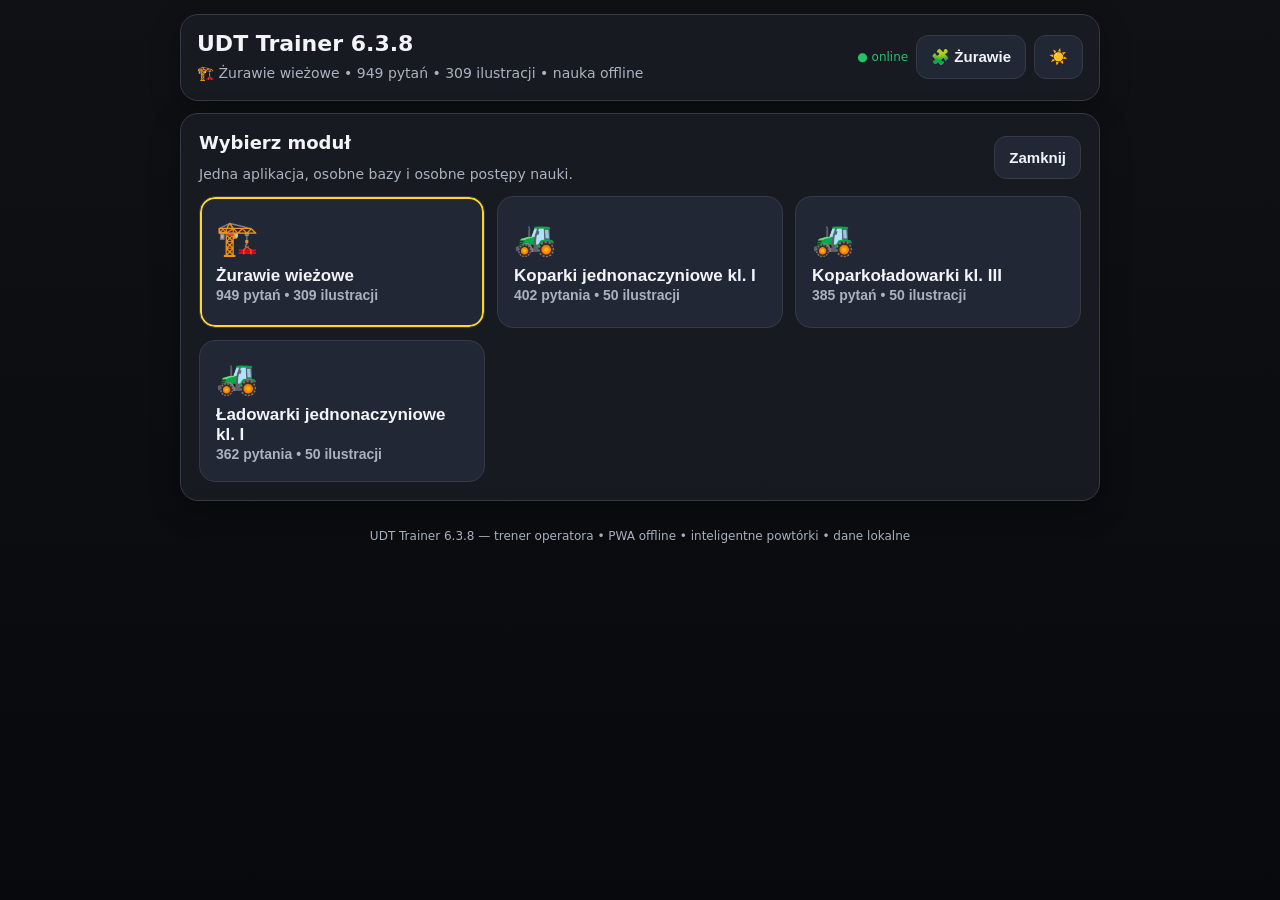
==== index.html @ c1d2fa17 "Add files via upload" ====
<!doctype html>
<html lang="pl">
<head>
<meta charset="utf-8">
<meta name="viewport" content="width=device-width,initial-scale=1,viewport-fit=cover">
<meta name="theme-color" content="#0f1115">
<meta name="description" content="Trener egzaminacyjny operatora — żurawie, koparki, koparkoładowarki i ładowarki">
<link rel="manifest" href="manifest.webmanifest">
<link rel="apple-touch-icon" href="icon-192.png">
<title>UDT Trainer 6.3.8 — trener operatora</title>
<link rel="stylesheet" href="style.css?v=6.3.8-direct-tech-plan-fix">
</head>
<body>
<div class="app">
<div class="card toolbar"><div><h1 id="appTitle">UDT Trainer 6.3.8</h1><div id="appSubtitle" class="small"></div></div><div class="top-actions"><button class="secondary" onclick="showMachinePicker()" title="Zmień moduł">🧩 <span class="module-label" id="moduleButtonLabel">Moduły</span></button><button id="themeBtn" class="secondary iconbtn" onclick="toggleTheme()" title="Zmień motyw">☀️</button></div></div>
<div id="runtimeError" class="error-banner" role="alert"></div>
<div id="machinePicker" class="card machine-picker hidden">
  <div class="toolbar"><div><h2>Wybierz moduł</h2><div class="small">Jedna aplikacja, osobne bazy i osobne postępy nauki.</div></div><button class="secondary" onclick="hideMachinePicker()">Zamknij</button></div>
  <div class="machine-grid">
    <button id="machineCranes" class="machine-card" onclick="selectMachine('cranes')"><span class="machine-emoji">🏗️</span><b>Żurawie wieżowe</b><span class="small">949 pytań • 309 ilustracji</span><span id="badgeCranes" class="module-complete hidden">🏆 UKOŃCZONE</span></button>
    <button id="machineExcavators" class="machine-card" onclick="selectMachine('excavators')"><span class="machine-emoji">🚜</span><b>Koparki jednonaczyniowe kl. I</b><span class="small">402 pytania • 50 ilustracji</span><span id="badgeExcavators" class="module-complete hidden">🏆 UKOŃCZONE</span></button>
    <button id="machineBackhoes" class="machine-card" onclick="selectMachine('backhoes')"><span class="machine-emoji">🚜</span><b>Koparkoładowarki kl. III</b><span class="small">385 pytań • 50 ilustracji</span><span id="badgeBackhoes" class="module-complete hidden">🏆 UKOŃCZONE</span></button>
    <button id="machineLoaders" class="machine-card" onclick="selectMachine('loaders')"><span class="machine-emoji">🚜</span><b>Ładowarki jednonaczyniowe kl. I</b><span class="small">362 pytania • 50 ilustracji</span><span id="badgeLoaders" class="module-complete hidden">🏆 UKOŃCZONE</span></button>
  </div>
</div>
<div id="setup" class="card hidden">
<h2>Nowa sesja</h2>
<div class="grid">
<div class="field"><label>Tryb</label><select id="mode"><option value="learn">Nauka — informacja od razu</option><option value="exam">Egzamin — wynik na końcu</option></select></div>
<div class="field"><label>Pula pytań</label><select id="source"><option value="all">Wszystkie</option><option value="images">Tylko z obrazkami</option><option value="noimages">Bez obrazków</option><option value="wrong">Błędne wcześniej</option><option value="smart">🧠 Inteligentne powtórki</option><option value="weaknesses">🎯 Moje słabości</option><option value="hard">Najtrudniejsze</option><option value="unseen">Jeszcze nieprzerobione</option><option value="favorites">Ulubione</option><option value="range">Zakres numerów</option></select></div>
<div class="field"><label>Liczba pytań</label><input id="count" type="number" min="1" max="949" value="20"></div>
<div class="field rangeField hidden"><label>Od numeru</label><input id="rangeFrom" type="number" min="1" max="949" value="1"></div>
<div class="field rangeField hidden"><label>Do numeru</label><input id="rangeTo" type="number" min="1" max="949" value="949"></div>
</div>
<div class="row" style="margin-top:12px"><button onclick="startNew()">Rozpocznij</button><button id="resumeBtn" class="secondary hidden" onclick="resumeSession()">Wznów przerwany test</button></div>
<p id="poolInfo" class="small"></p><p id="setupError" class="small" style="color:var(--bad)"></p>
</div>
<div id="dashboard" class="command-center">
  <section id="homeReadiness" class="home-readiness card" onclick="showUnifiedMentor()" role="button" tabindex="0">
    <div><span class="home-kicker">🎯 GOTOWOŚĆ DO EGZAMINU</span><b id="homeReadyValue">0%</b><p id="homeReadyText">Zbieram dane z całej aplikacji…</p></div>
    <div id="homeReadyRing" class="readiness-ring" style="--p:0">0%</div>
  </section>
  <button id="homeContinueBtn" class="home-continue" onclick="mentorContinueLearning()">▶ Rozpocznij plan dnia</button>
  <section class="home-grid">
    <div class="card home-plan-card">
      <div class="home-section-head"><div><span>📅</span><div><b>Plan dnia</b><small id="homePlanLabel">0/4 ukończone</small></div></div><button class="secondary mini-btn" onclick="showUnifiedMentor()">Szczegóły</button></div>
      <div class="progress home-plan-progress"><div id="homePlanBar" class="bar"></div></div>
      <div id="homePlanList" class="home-plan-list"></div>
    </div>
    <div class="card home-mini-card"><span>🔥 Seria nauki</span><b id="homeStreak">0 dni</b><small id="homeBestStreak">Rekord: 0 dni</small></div>
    <div class="card home-mini-card"><span>📈 Ostatni postęp</span><b id="homeProgressDelta">—</b><small id="homeProgressText">Pierwszy pomiar gotowości</small></div>
    <div class="card home-mini-card"><span>🏆 Ostatnie osiągnięcie</span><b id="homeAchievement">Jeszcze czeka</b><small id="homeAchievementText">Pierwsze odblokujesz już po jednej odpowiedzi.</small></div>
    <div class="card home-mentor-message"><span>🧠 Mentor</span><b id="homeMentorTitle">Zacznij od pierwszej sesji</b><p id="homeMentorText">Po kilku odpowiedziach wskażę Ci najsłabszy dział i ułożę trening.</p></div>
  </section>
  <details class="card home-more">
    <summary>Więcej opcji</summary>
    <div class="row dashboard-actions">
      <button onclick="showSessionSetup()">📝 Nowa sesja ABC</button>
      <button id="weaknessBtn" class="weakness-primary" onclick="startWeaknessTraining()">🎯 Moje słabości</button>
      <button class="academy-primary" onclick="showAcademy()">🎓 Akademia Operatora</button>
      <button class="oral-primary" onclick="showOralSetup()">🎙️ Egzamin ustny</button>
      <button onclick="startExamSimulator()">🎯 Symulator egzaminu</button>
      <button class="secondary" onclick="startDailyChallenge()">⚡ Wyzwanie dnia</button>
      <button class="secondary" onclick="showStats()">📊 Statystyki</button>
      <button class="secondary" onclick="showQuestionBrowser()">🔎 Baza pytań</button>
      <button class="secondary" onclick="showAchievements()">🏆 Osiągnięcia</button>
      <button class="secondary" onclick="showDiagnostics()">🛠 Diagnostyka</button>
      <button class="secondary" onclick="exportData()">Eksport</button>
      <button class="secondary" onclick="document.getElementById('importFile').click()">Import</button>
      <input id="importFile" class="hidden" type="file" accept="application/json" onchange="importData(event)">
    </div>
  </details>
</div>
<div id="quiz" class="hidden"><div class="card"><div class="row"><div class="stat"><span class="small">Pytanie</span><b id="pos">1/20</b></div><div class="stat"><span class="small">Poprawne</span><b id="ok">0</b></div><div class="stat"><span class="small">Skuteczność</span><b id="pct">0%</b></div><div id="timerStat" class="stat hidden"><span class="small">⏱️ Czas</span><b id="examTimer">30:00</b></div></div><br><div class="progress"><div id="bar" class="bar"></div></div><div id="examStatus" class="exam-status exam-only"><span>Odpowiedziane: <b id="examAnswered">0</b>/30</span><span>Pominięte: <b id="examUnanswered">30</b></span><span>Oznaczone: <b id="examFlagged">0</b></span></div><div id="examNavigator" class="exam-nav exam-only"></div><div class="exam-tools exam-only"><button class="secondary" onclick="examPrev()">← Poprzednie</button><button id="flagBtn" class="secondary" onclick="toggleExamFlag()">🚩 Oznacz</button><button class="secondary" onclick="examNext()">Następne →</button></div></div><div class="card"><div class="toolbar"><span id="qid" class="pill"></span><button id="favBtn" class="secondary iconbtn study-only" onclick="toggleFavorite()" title="Ulubione">☆</button></div><div id="q" class="question"></div><div id="imageBox"></div><div id="answers" class="answers"></div><div id="feedback" class="feedback"></div><div class="note-box study-only"><div class="toolbar"><b>📝 Twoja notatka</b><button class="secondary" onclick="saveCurrentNote()">Zapisz</button></div><textarea id="noteText" placeholder="Własne skojarzenie, wyjaśnienie instruktora, pułapka w pytaniu..."></textarea></div><br><div class="row"><button id="next" onclick="nextQuestion()" class="hidden">Następne</button><button onclick="finish(false)" class="secondary">Zakończ</button></div></div></div>


<div id="academy" class="card hidden academy-shell">
  <div class="toolbar"><div><h1>Akademia Operatora</h1><div class="small">Obsługa, technologia, gry, mentor i egzamin 1:1.</div></div><button class="secondary" onclick="closeAcademy()">Zamknij</button></div>
  <div id="academyBody"></div>
</div>
<div id="oralTrainer" class="card hidden oral-trainer">
  <div class="toolbar"><div><h1 id="oralTitle">Egzamin obsługowy</h1><div id="oralStats" class="small"></div></div><button class="secondary" onclick="cancelOral()">Zamknij</button></div>
  <div id="oralSetup">
    <div class="oral-intro"><b>Jak ćwiczyć?</b><span>Przeczytaj polecenie, odpowiedz na głos według schematu: warunki → wskazanie → kontrola → reakcja → instrukcja. Dopiero potem odsłoń wzorzec.</span></div>
    <div class="grid">
      <div class="field"><label>Pula poleceń</label><select id="oralSource"><option value="all">Wszystkie polecenia</option><option value="due">Do powtórki SRS</option><option value="weak">Słabe odpowiedzi</option><option value="repeat">🔴 Tylko do powtórki</option><option value="unseen">Jeszcze nieprzerobione</option></select></div>
      <div class="field"><label>Liczba poleceń</label><input id="oralCount" type="number" min="1" max="30" value="10"></div>
      <div class="field"><label>Kolejność</label><select id="oralOrder"><option value="sequential">Po kolei</option><option value="random">🎲 Losowo</option></select></div>
      <div class="field"><label>Minutnik odpowiedzi</label><select id="oralTimerSetting"><option value="0">Bez limitu</option><option value="60">60 sekund</option><option value="90" selected>90 sekund</option><option value="120">120 sekund</option></select></div>
      <div class="field"><label>Tryb odpowiedzi</label><select id="oralMode"><option value="coach">Trener AI — analiza jednej odpowiedzi</option><option value="simulation">🎭 Egzaminator — 2–3 pytania uzupełniające</option></select></div>
    </div>
    <div class="row" style="margin-top:12px"><button onclick="startOralTraining()">Rozpocznij trening ustny</button><button class="secondary" onclick="showOralStatistics()">📊 Statystyki ustne</button></div><p id="oralError" class="small" style="color:var(--bad)"></p>
    <div id="oralStatistics" class="oral-statistics hidden"></div>
  </div>
  <div id="oralSession" class="hidden">
    <div id="oralCore">
    <div class="oral-session-head"><div class="row"><span id="oralPos" class="pill">Zadanie 1/10</span><span id="oralTaskStatus" class="oral-status-badge">Jeszcze ćwiczę</span></div><div class="oral-timer-box"><span id="oralTimer">01:30</span><button id="oralTimerBtn" class="secondary" onclick="toggleOralTimer()">▶ Start</button></div></div>
    <div class="progress"><div id="oralProgress" class="bar"></div></div>
    <div class="oral-command"><span>POLECENIE EGZAMINATORA</span><h2 id="oralCardTitle"></h2><p id="oralPrompt"></p><div class="row"><button class="secondary oral-speak" onclick="speakCurrentOralPrompt()">🔊 Odczytaj polecenie</button><button class="secondary" onclick="randomOralTask()">🎲 Losuj inne</button></div></div>
    <div class="oral-status-actions"><span>Oznacz zadanie:</span><button onclick="setOralMastery('known')">🟢 Umiem</button><button class="secondary" onclick="setOralMastery('practice')">🟡 Jeszcze ćwiczę</button><button class="danger" onclick="setOralMastery('repeat')">🔴 Do powtórki</button></div>
    <div class="oral-voice-panel">
      <div class="toolbar"><div><b>🎤 Twoja odpowiedź</b><div id="oralSpeechSupport" class="small"></div></div><button id="oralRecordBtn" onclick="toggleOralRecording()">🎤 Nagraj odpowiedź</button></div>
      <div id="oralVoiceStatus" class="oral-voice-status">Gotowy. Odpowiedz własnymi słowami.</div>
      <audio id="oralPlayback" class="hidden" controls></audio>
      <textarea id="oralTranscript" class="oral-transcript" placeholder="Transkrypcja pojawi się tutaj. Możesz ją też wpisać lub poprawić ręcznie."></textarea>
      <div class="row"><button onclick="analyzeCurrentOral()">🤖 Przeanalizuj odpowiedź</button><button class="secondary" onclick="clearOralVoice()">Wyczyść</button><button id="oralRevealBtn" class="secondary" onclick="revealOralAnswer()">Pokaż wzorzec</button></div>
      <div id="oralFollowup" class="oral-followup hidden"><span id="oralFollowupLabel">PYTANIE UZUPEŁNIAJĄCE EGZAMINATORA</span><p id="oralFollowupQuestion"></p><div class="row"><button class="secondary" onclick="speakOralText(document.getElementById('oralFollowupQuestion').textContent)">🔊 Odczytaj pytanie</button><button onclick="startFollowupRecording()">🎤 Odpowiedz na dopytanie</button></div></div>
      <div id="oralAnalysis" class="oral-analysis hidden"><div class="oral-score"><b id="oralAiScore">0%</b><span id="oralAiVerdict"></span></div><div class="oral-analysis-grid"><div><b>✅ Wykryte elementy</b><ul id="oralCoveredList"></ul></div><div><b>📋 Brakujące elementy</b><ul id="oralMissingList"></ul></div></div><div class="oral-ai-grade">Sugerowana ocena SRS: <b id="oralAutoGrade"></b><button onclick="acceptAiGrade()">Zapisz ocenę i przejdź dalej</button></div></div>
    </div>
    <div id="oralAnswer" class="hidden">
      <div class="oral-answer-block"><b>Kolejność wykonania</b><ol id="oralSteps"></ol></div>
      <div class="oral-answer-block model"><b>Gotowa odpowiedź ustna</b><p id="oralModelAnswer"></p></div>
      <div class="oral-answer-block trap"><b>⚠️ Pułapka</b><p id="oralTrap"></p></div>
    </div>
    <div id="oralRatings" class="oral-ratings hidden"><span>Jak poszła odpowiedź?</span><div class="oral-rating-grid"><button class="oral-r0" onclick="rateOral(0)">Nie umiałem<small>powtórz teraz</small></button><button class="oral-r1" onclick="rateOral(1)">Z pomocą<small>powtórz teraz</small></button><button class="oral-r2" onclick="rateOral(2)">Prawie dobrze<small>SRS: dalej</small></button><button class="oral-r3" onclick="rateOral(3)">Płynnie<small>SRS: dłużej</small></button></div></div>
    </div>
    <div id="oralFinish" class="oral-finish hidden"><div class="oral-finish-icon">🎙️</div><h2>Sesja zakończona</h2><p id="oralFinishText"></p><div class="row"><button onclick="showOralSetup()">Następna sesja</button><button class="secondary" onclick="backToMenu()">Wróć do menu</button></div></div>
  </div>
</div>
<div id="result" class="card hidden"><h1>Wynik</h1><p id="resultText" class="question"></p><div id="resultMeta" class="small"></div><div class="row" style="margin-top:12px"><button id="retryWrongBtn" class="hidden" onclick="retryWrong()">Powtórz błędne</button><button onclick="backToMenu()" class="secondary">Menu</button></div><div id="reviewBox" style="margin-top:14px"></div></div>
<div id="stats" class="card hidden"><div class="toolbar"><h1>Statystyki</h1><button class="secondary" onclick="hideStats()">Zamknij</button></div><div id="statsBody"></div><div class="row" style="margin-top:12px"><button class="danger" onclick="resetProgress()">Wyzeruj wszystkie postępy</button></div></div>
<div id="browser" class="card hidden"><div class="toolbar"><h1>Baza 949 pytań</h1><button class="secondary" onclick="backToMenu()">Zamknij</button></div><div class="grid"><div class="field"><label>Szukaj po numerze lub treści</label><input id="questionSearch" placeholder="np. 415 albo ogranicznik" oninput="renderQuestionBrowser()"></div><div class="field"><label>Status</label><select id="questionStatus" onchange="renderQuestionBrowser()"><option value="all">Wszystkie</option><option value="unseen">Nieprzerobione</option><option value="mastered">Opanowane</option><option value="hard">Trudne</option><option value="notes">Z notatkami</option><option value="favorites">Ulubione</option></select></div></div><p class="small">🟢 opanowane • 🟡 w trakcie • 🔴 trudne • szary — nieprzerobione</p><div id="questionList" class="q-list"></div></div>
<div id="questionDetail" class="card hidden"></div>
<div id="diagnostics" class="card hidden"><div class="toolbar"><div><h1>Diagnostyka</h1><div class="small">Automatyczny test najważniejszych elementów aplikacji.</div></div><button class="secondary" onclick="backToMenu()">Zamknij</button></div><div class="version-pill">Wersja 6.3.0 Smart Explanations</div><div id="diagnosticsBody" class="diag-list"></div><div class="row diag-actions"><button onclick="runDiagnostics()">Uruchom test ponownie</button><button class="secondary" onclick="copyDiagnostics()">Kopiuj wynik</button></div></div>
<div id="achievements" class="card hidden"><div class="toolbar"><h1>Osiągnięcia</h1><button class="secondary" onclick="backToMenu()">Zamknij</button></div><div id="achievementSummary" class="small" style="margin-bottom:12px"></div><div id="badgeGrid" class="badge-grid"></div></div>
<div class="footer">UDT Trainer 6.3.8 — Centrum dowodzenia offline.</div>
</div>
<div id="imageModal" class="modal hidden" onclick="closeImage()"><button class="secondary" onclick="closeImage()">✕</button><img id="modalImg" alt="Powiększony rysunek"></div>
<script defer src="crane_questions_1.js"></script>
<script defer src="crane_questions_2.js"></script>
<script defer src="crane_questions_3.js"></script>
<script defer src="crane_questions_4.js"></script>
<script defer src="excavator_questions_1.js"></script>
<script defer src="backhoe_questions_1.js"></script>
<script defer src="loader_questions_1.js"></script>
<script defer src="questions_init.js?v=6.3.8-direct-tech-plan-fix"></script>
<script defer src="oral_tasks.js?v=6.3.8-direct-tech-plan-fix"></script>
<script defer src="technology_tasks.js?v=6.3.8-direct-tech-plan-fix"></script>
<script defer src="app.js?v=6.3.8-direct-tech-plan-fix"></script>
<script defer src="oral_trainer.js?v=6.3.8-direct-tech-plan-fix"></script>
<script defer src="oral_ai.js?v=6.3.8-direct-tech-plan-fix"></script>
<script defer src="academy.js?v=6.3.8-direct-tech-plan-fix"></script>
<script defer src="enhancements.js?v=6.3.8-direct-tech-plan-fix"></script>
<script defer src="udt4.js?v=6.3.8-direct-tech-plan-fix"></script>
</html>
---- style.css ----
:root{--bg:#0f1115;--bg2:#08090c;--card:#181b22;--card2:#222735;--text:#f2f4f8;--muted:#aab2c0;--accent:#ffd725;--good:#24c26a;--bad:#ff4d4d;--line:#343a46;--shadow:rgba(0,0,0,.28)}
:root.light{--bg:#eef1f6;--bg2:#dfe4ec;--card:#fff;--card2:#f2f4f8;--text:#15171b;--muted:#596273;--line:#ccd3de;--shadow:rgba(25,35,50,.14)}
*{box-sizing:border-box}body{margin:0;font-family:system-ui,-apple-system,Segoe UI,Roboto,Arial,sans-serif;background:linear-gradient(180deg,var(--bg),var(--bg2));color:var(--text);min-height:100vh;padding:14px}.app{max-width:920px;margin:0 auto}.card{background:color-mix(in srgb,var(--card) 96%,transparent);border:1px solid var(--line);border-radius:18px;padding:16px;box-shadow:0 10px 30px var(--shadow);margin-bottom:12px}h1{font-size:22px;margin:0 0 8px}h2{font-size:18px;margin:0 0 12px}.small{color:var(--muted);font-size:14px;line-height:1.4}.row{display:flex;gap:8px;flex-wrap:wrap;align-items:center}.grid{display:grid;grid-template-columns:repeat(auto-fit,minmax(210px,1fr));gap:10px}.field{display:grid;gap:6px}.field label{font-size:13px;color:var(--muted);font-weight:700}button,select,input{border:0;border-radius:12px;padding:12px 14px;font-weight:700;font-size:15px}button{background:var(--accent);color:#111;cursor:pointer}button:hover{filter:brightness(1.04)}button:disabled{opacity:.5;cursor:not-allowed}button.secondary{background:var(--card2);color:var(--text);border:1px solid var(--line)}button.danger{background:rgba(255,77,77,.15);color:var(--text);border:1px solid var(--bad)}select,input{width:100%;background:var(--card2);color:var(--text);border:1px solid var(--line)}input[type=checkbox]{width:auto;accent-color:var(--accent)}.check{display:flex;align-items:center;gap:8px;background:var(--card2);border:1px solid var(--line);padding:11px 12px;border-radius:12px}.stat{background:var(--card2);border:1px solid var(--line);border-radius:14px;padding:10px 12px;flex:1;min-width:120px}.stat b{display:block;font-size:18px}.question{font-size:18px;line-height:1.4;font-weight:800;margin:4px 0 14px}.qimg{display:block;max-width:100%;max-height:460px;object-fit:contain;background:white;border-radius:12px;margin:12px auto;cursor:zoom-in}.answers{display:grid;gap:10px}.answer{width:100%;text-align:left;background:var(--card2);color:var(--text);border:1px solid var(--line);border-radius:14px;padding:13px;font-weight:700;line-height:1.35}.answer.good{background:rgba(36,194,106,.18);border-color:var(--good)}.answer.bad{background:rgba(255,77,77,.18);border-color:var(--bad)}.answer:disabled{opacity:1}.feedback{margin-top:12px;padding:12px;border-radius:14px;display:none;font-weight:800}.feedback.good{display:block;background:rgba(36,194,106,.14);border:1px solid var(--good)}.feedback.bad{display:block;background:rgba(255,77,77,.14);border:1px solid var(--bad)}.progress{height:10px;background:var(--bg2);border-radius:99px;overflow:hidden;border:1px solid var(--line)}.bar{height:100%;width:0;background:var(--accent);transition:.25s}.hidden{display:none!important}.pill{display:inline-flex;align-items:center;gap:6px;padding:7px 10px;border-radius:999px;background:var(--card2);border:1px solid var(--line);font-size:13px}.review{border-top:1px solid var(--line);padding:14px 0}.review:first-child{border-top:0}.review .goodText{color:var(--good)}.review .badText{color:var(--bad)}.toolbar{display:flex;justify-content:space-between;gap:10px;align-items:center;flex-wrap:wrap}.iconbtn{min-width:46px}.footer{color:var(--muted);font-size:12px;text-align:center;padding:16px 0}.modal{position:fixed;inset:0;background:rgba(0,0,0,.88);display:flex;align-items:center;justify-content:center;padding:20px;z-index:50}.modal img{max-width:100%;max-height:94vh;object-fit:contain;background:#fff;border-radius:12px}.modal button{position:fixed;right:18px;top:18px}.history-item{display:flex;justify-content:space-between;gap:10px;padding:9px 0;border-top:1px solid var(--line)}.history-item:first-child{border-top:0}
.mastery-wrap{margin-top:12px}.mastery-head{display:flex;justify-content:space-between;gap:10px;margin-bottom:7px;font-weight:800}.dashboard-actions{margin-top:12px}.recommend{margin-top:12px;padding:12px;border-radius:14px;background:linear-gradient(135deg,color-mix(in srgb,var(--accent) 13%,var(--card2)),var(--card2));border:1px solid color-mix(in srgb,var(--accent) 45%,var(--line))}.recommend b{display:block;margin-bottom:4px}.badge-grid{display:grid;grid-template-columns:repeat(auto-fit,minmax(190px,1fr));gap:9px}.badge{padding:12px;border:1px solid var(--line);border-radius:14px;background:var(--card2);opacity:.52}.badge.unlocked{opacity:1;border-color:color-mix(in srgb,var(--accent) 60%,var(--line));box-shadow:inset 0 0 0 1px color-mix(in srgb,var(--accent) 18%,transparent)}.badge .emoji{font-size:24px}.badge b{display:block;margin:4px 0}.q-list{display:grid;gap:8px;max-height:62vh;overflow:auto;padding-right:2px}.q-row{display:grid;grid-template-columns:auto 1fr auto;gap:10px;align-items:center;padding:11px;border:1px solid var(--line);border-radius:13px;background:var(--card2);cursor:pointer}.q-row:hover{filter:brightness(1.06)}.q-dot{width:12px;height:12px;border-radius:50%;background:var(--muted)}.q-dot.mastered{background:var(--good)}.q-dot.learning{background:var(--accent)}.q-dot.hard{background:var(--bad)}.q-preview{min-width:0}.q-preview b{display:block}.q-preview span{display:block;white-space:nowrap;overflow:hidden;text-overflow:ellipsis;color:var(--muted);font-size:13px}.note-box{margin-top:14px;padding-top:14px;border-top:1px solid var(--line)}textarea{width:100%;min-height:90px;resize:vertical;background:var(--card2);color:var(--text);border:1px solid var(--line);border-radius:12px;padding:12px;font:inherit}.tabs{display:flex;gap:8px;overflow:auto;padding-bottom:4px}.tabs button{white-space:nowrap}.xp-line{display:flex;justify-content:space-between;gap:10px;align-items:center}.mini-progress{height:7px;background:var(--bg2);border:1px solid var(--line);border-radius:99px;overflow:hidden;margin-top:6px}.mini-progress>div{height:100%;background:var(--accent)}.detail-answer{padding:9px 0;border-top:1px solid var(--line)}
@media(max-width:600px){body{padding:8px}.card{padding:13px;border-radius:15px}.question{font-size:17px}button,select,input{font-size:14px}.stat{min-width:95px}}

.error-banner{display:none;margin:10px 0;padding:12px 14px;border:1px solid var(--bad);border-radius:13px;background:color-mix(in srgb,var(--bad) 12%,var(--card));color:var(--text);white-space:pre-wrap;word-break:break-word}.error-banner.show{display:block}.diag-list{display:grid;gap:8px;margin-top:12px}.diag-item{display:flex;justify-content:space-between;gap:12px;padding:10px 12px;background:var(--card2);border:1px solid var(--line);border-radius:12px}.diag-ok{color:var(--good);font-weight:800}.diag-bad{color:var(--bad);font-weight:800}.diag-actions{margin-top:12px}.version-pill{display:inline-flex;align-items:center;padding:4px 9px;border-radius:999px;background:var(--card2);border:1px solid var(--line);font-size:12px;font-weight:800}.exam-pass{border:1px solid var(--good);background:rgba(36,194,106,.14);padding:12px;border-radius:14px;font-weight:800;margin-top:10px}.exam-fail{border:1px solid var(--bad);background:rgba(255,77,77,.14);padding:12px;border-radius:14px;font-weight:800;margin-top:10px}.timer-danger{color:var(--bad)!important;animation:pulse 1s infinite}@keyframes pulse{50%{opacity:.55}}

.exam-nav{display:grid;grid-template-columns:repeat(10,1fr);gap:6px;margin-top:12px}.exam-nav button{padding:8px 2px;min-width:0;background:var(--card2);color:var(--muted);border:1px solid var(--line);border-radius:9px;font-size:12px}.exam-nav button.current{outline:2px solid var(--accent);color:var(--text)}.exam-nav button.done{background:rgba(36,194,106,.18);color:var(--good);border-color:rgba(36,194,106,.45)}.exam-nav button.flagged{box-shadow:inset 0 0 0 2px #f7b731}.exam-tools{display:flex;gap:8px;flex-wrap:wrap;margin-top:10px}.exam-only{display:none}.exam-mode .exam-only{display:flex}.exam-mode .study-only{display:none!important}.exam-mode #ok,.exam-mode #pct{filter:blur(5px);user-select:none}.exam-summary{display:grid;grid-template-columns:repeat(3,1fr);gap:8px;margin-top:12px}.exam-summary div{background:var(--card2);border:1px solid var(--line);border-radius:12px;padding:10px;text-align:center}.exam-summary b{display:block;font-size:22px}.answer.selected{outline:2px solid var(--accent);background:color-mix(in srgb,var(--accent) 16%,var(--card2))}@media(max-width:520px){.exam-nav{grid-template-columns:repeat(6,1fr)}.exam-summary{grid-template-columns:1fr 1fr}}

.exam-status{display:none;gap:8px;flex-wrap:wrap;margin-top:12px}.exam-mode .exam-status{display:flex}.exam-status span{background:var(--card2);border:1px solid var(--line);border-radius:999px;padding:7px 10px;font-size:12px}.exam-nav button.unanswered{opacity:.72}.exam-nav button.done{font-weight:800}.exam-nav button.flagged::after{content:'•';color:#f7b731;margin-left:2px}.exam-time-row{margin-top:10px}.result-time{margin-top:10px;padding:10px;border-radius:12px;background:var(--card2);border:1px solid var(--line)}

.machine-switch{display:flex;gap:8px;align-items:center;flex-wrap:wrap}.machine-picker{padding:18px}.machine-grid{display:grid;grid-template-columns:repeat(auto-fit,minmax(250px,1fr));gap:12px;margin-top:12px}.machine-card{background:var(--card2);border:1px solid var(--line);border-radius:16px;padding:16px;text-align:left;color:var(--text);transition:.18s;min-height:132px}.machine-card:hover{transform:translateY(-2px);border-color:color-mix(in srgb,var(--accent) 60%,var(--line))}.machine-card.active{box-shadow:inset 0 0 0 2px var(--accent)}.machine-emoji{font-size:34px;display:block;margin-bottom:8px}.machine-card b{font-size:17px;display:block}.machine-card .small{margin-top:5px}.module-badge{display:inline-flex;align-items:center;gap:6px;padding:6px 9px;border-radius:999px;background:var(--card2);border:1px solid var(--line);font-size:12px;font-weight:800}.top-actions{display:flex;gap:8px;align-items:center}.top-actions button{white-space:nowrap}@media(max-width:520px){.top-actions .module-label{display:none}.machine-grid{grid-template-columns:1fr}}


/* 3.4 enhancements */
.net-badge{display:inline-flex;align-items:center;gap:5px;font-size:12px;color:var(--good);white-space:nowrap}.net-badge.offline{color:var(--bad)}
.sync-grid{display:grid;grid-template-columns:1fr 1fr;gap:12px}.sync-grid code{font-size:.9em}.charts-grid{display:grid;grid-template-columns:1fr 1fr;gap:14px;margin:18px 0}.chart-card{background:var(--bg2,#171a20);border:1px solid var(--line);border-radius:14px;padding:12px;overflow:hidden}.chart-card h2{margin:0 0 8px;font-size:17px}.chart-card canvas{display:block;width:100%;height:auto;max-height:240px}.explain-box{line-height:1.55}.explain-box b{display:block;margin-bottom:5px}.mini-btn{margin-top:9px;padding:7px 10px;font-size:13px}.top-actions{flex-wrap:wrap}.dashboard-actions{align-items:center}
@media(max-width:700px){.sync-grid,.charts-grid{grid-template-columns:1fr}.net-badge{width:100%;justify-content:flex-end}.chart-card canvas{max-height:190px}}

/* UDT Trainer 4.0 */
body{padding-bottom:92px}.coach-hero{display:grid;grid-template-columns:1fr auto;gap:18px;align-items:center;padding:18px;margin:-4px -4px 14px;border-radius:18px;background:radial-gradient(circle at 80% 0%,color-mix(in srgb,var(--accent) 20%,transparent),transparent 48%),linear-gradient(135deg,var(--card2),color-mix(in srgb,var(--card2) 75%,var(--bg)));border:1px solid color-mix(in srgb,var(--accent) 35%,var(--line))}.coach-hero h2{font-size:24px;margin:5px 0}.eyebrow{font-size:11px;letter-spacing:.15em;font-weight:900;color:var(--accent)}.readiness{width:128px;height:128px;border-radius:50%;display:flex;flex-direction:column;align-items:center;justify-content:center;text-align:center;background:conic-gradient(var(--accent) 0 75%,var(--bg2) 75%);box-shadow:inset 0 0 0 10px color-mix(in srgb,var(--card) 92%,transparent),0 10px 30px var(--shadow)}.readiness strong{font-size:31px;line-height:1.05}.coach-buttons{margin-top:12px}.coach-strip{display:grid;grid-template-columns:repeat(4,1fr);gap:8px;margin-bottom:12px}.coach-strip>div{padding:11px;border-radius:14px;background:var(--card2);border:1px solid var(--line)}.coach-strip b{display:block;font-size:18px;margin-top:3px}.activity-card{padding:13px;border-radius:15px;background:var(--card2);border:1px solid var(--line);margin:12px 0}.heatmap{display:grid;grid-template-columns:repeat(15,1fr);gap:5px;margin-top:10px}.heat{aspect-ratio:1;border-radius:4px;background:color-mix(in srgb,var(--muted) 13%,transparent);border:1px solid color-mix(in srgb,var(--line) 75%,transparent)}.heat.h1{background:color-mix(in srgb,var(--accent) 25%,var(--card2))}.heat.h2{background:color-mix(in srgb,var(--accent) 45%,var(--card2))}.heat.h3{background:color-mix(in srgb,var(--accent) 67%,var(--card2))}.heat.h4{background:var(--accent)}.heat-legend{display:flex;justify-content:space-between;margin-top:5px}.pro-hidden-action{display:none!important}.settings-grid{display:grid;grid-template-columns:repeat(2,1fr);gap:10px;margin-top:14px}.settings-box{padding:14px;border:1px solid var(--line);border-radius:15px;background:var(--card2)}.settings-box h2{margin-bottom:10px}.settings-box .field{margin-bottom:10px}.bottom-nav{position:fixed;left:50%;bottom:max(10px,env(safe-area-inset-bottom));transform:translateX(-50%);z-index:40;width:min(720px,calc(100% - 20px));display:grid;grid-template-columns:repeat(5,1fr);gap:4px;padding:7px;background:color-mix(in srgb,var(--card) 91%,transparent);backdrop-filter:blur(16px);border:1px solid var(--line);border-radius:20px;box-shadow:0 14px 40px rgba(0,0,0,.4)}.bottom-nav button{background:transparent;color:var(--muted);border:0;padding:7px 3px;font-size:11px;display:grid;gap:2px;place-items:center}.bottom-nav button span{font-size:20px}.bottom-nav .nav-main{background:var(--accent);color:#111;border-radius:14px;font-weight:900}.pro-stats-head{display:grid;grid-template-columns:repeat(3,1fr);gap:8px;margin-bottom:12px}.pro-stats-head>div{padding:12px;background:linear-gradient(145deg,var(--card2),var(--bg2));border:1px solid var(--line);border-radius:14px}.pro-stats-head b{display:block;font-size:24px;margin:3px 0}.readiness-note{margin:14px 0 0}.version-pill{font-variant-numeric:tabular-nums}
@media(max-width:700px){.coach-hero{grid-template-columns:1fr}.readiness{width:112px;height:112px;justify-self:center}.coach-strip{grid-template-columns:1fr 1fr}.settings-grid{grid-template-columns:1fr}.heatmap{grid-template-columns:repeat(10,1fr)}.pro-stats-head{grid-template-columns:1fr}.dashboard-actions button{flex:1 1 44%}}
@media(min-width:900px){.bottom-nav{display:none}body{padding-bottom:14px}}

/* UDT 5.0.1 weaknesses */
.weakness-primary{font-weight:900}
.weakness-summary{margin-top:14px;padding:14px;border:1px solid var(--border);border-radius:16px;background:var(--bg2)}
#weaknessRows{display:grid;gap:8px;margin-top:10px}
.weak-row{display:grid;grid-template-columns:32px minmax(0,1fr) auto;align-items:center;gap:10px;width:100%;padding:10px 12px;text-align:left;background:var(--card);border:1px solid var(--border);border-radius:12px}
.weak-row:hover{transform:none}
.weak-num{display:grid;place-items:center;width:30px;height:30px;border-radius:999px;background:rgba(255,90,90,.14);font-weight:900}
.weak-text{display:flex;flex-direction:column;min-width:0}
.weak-text small{overflow:hidden;text-overflow:ellipsis;white-space:nowrap;color:var(--muted)}
.weak-meta{font-weight:800;white-space:nowrap}
.weakness-empty{padding:8px 0}
@media(max-width:640px){.weak-row{grid-template-columns:30px minmax(0,1fr)}.weak-meta{grid-column:2}}

/* UDT 5.1 — motion, module completion and celebration */
.card:not(.hidden){animation:panelIn .22s ease-out both}.machine-card,.answer,button,.badge,.progress .bar{transition:transform .18s ease,filter .18s ease,border-color .18s ease,box-shadow .18s ease,width .28s ease}.machine-card:active,button:active{transform:scale(.985)}.answer.good{animation:answerGood .28s ease}.answer.bad{animation:answerBad .32s ease}.module-complete{display:inline-flex;margin-top:10px;padding:5px 8px;border-radius:999px;border:1px solid color-mix(in srgb,var(--accent) 55%,var(--line));background:color-mix(in srgb,var(--accent) 12%,var(--card));font-size:11px;font-weight:950;letter-spacing:.04em}.module-complete.hidden{display:none}.badge.unlocked{animation:badgePop .28s ease-out}.confetti-layer{position:fixed;inset:0;z-index:9999;pointer-events:none;overflow:hidden}.confetti-layer span{position:absolute;top:-10vh;animation:confettiFall 2.6s linear forwards;will-change:transform,opacity}@keyframes panelIn{from{opacity:0;transform:translateY(7px) scale(.995)}to{opacity:1;transform:none}}@keyframes answerGood{50%{transform:scale(1.015)}}@keyframes answerBad{25%,75%{transform:translateX(-3px)}50%{transform:translateX(3px)}}@keyframes badgePop{0%{transform:scale(.92)}70%{transform:scale(1.03)}100%{transform:scale(1)}}@keyframes confettiFall{0%{transform:translateY(-12vh) rotate(0deg);opacity:0}10%{opacity:1}100%{transform:translateY(115vh) rotate(720deg);opacity:0}}@media(prefers-reduced-motion:reduce){.card:not(.hidden),.answer.good,.answer.bad,.badge.unlocked,.confetti-layer span{animation:none!important}*{scroll-behavior:auto!important;transition:none!important}}


/* UDT Trainer 5.2 — Asystent Nauki */
.learning-assistant{padding:14px!important;text-align:left}
.assistant-head{display:flex;align-items:center;gap:10px;margin-bottom:12px}
.assistant-head .assistant-icon{display:grid;place-items:center;width:38px;height:38px;border-radius:12px;background:color-mix(in srgb,var(--accent) 16%,var(--card2));font-size:21px}
.assistant-head b{display:block;font-size:16px}
.assistant-head .small{display:block;margin-top:2px}
.assistant-correct{display:grid;gap:4px;padding:11px 12px;border-radius:12px;background:color-mix(in srgb,var(--good) 10%,var(--card2));border:1px solid color-mix(in srgb,var(--good) 35%,var(--line));margin-bottom:10px}
.assistant-correct span{font-size:12px;color:var(--muted);font-weight:800}
.assistant-correct b{margin:0!important;line-height:1.35}
.assistant-section{padding:10px 11px;border-radius:12px;background:var(--card2);border:1px solid var(--line);margin-top:8px}
.assistant-section b{margin:0 0 4px!important}
.assistant-section p{margin:0;line-height:1.55}
.memory-tip{border-color:color-mix(in srgb,var(--accent) 40%,var(--line))}
.common-mistake{border-color:color-mix(in srgb,var(--bad) 34%,var(--line))}
.assistant-alert{display:grid;gap:3px;margin-top:9px;padding:10px 11px;border-radius:12px;border:1px solid color-mix(in srgb,#f7b731 45%,var(--line));background:color-mix(in srgb,#f7b731 9%,var(--card2))}
.assistant-alert.high{border-color:color-mix(in srgb,var(--bad) 48%,var(--line));background:color-mix(in srgb,var(--bad) 10%,var(--card2))}
.assistant-alert b{margin:0!important}
.assistant-alert span{font-size:13px;line-height:1.45;color:var(--muted)}
.assistant-actions{display:flex;gap:8px;margin-top:10px;flex-wrap:wrap}

/* UDT Trainer 5.4 — trening odpowiedzi ustnej */
.oral-primary{font-weight:950;background:linear-gradient(135deg,var(--accent),color-mix(in srgb,var(--accent) 58%,#8b5cf6));color:#111}.oral-trainer{max-width:900px;margin-inline:auto}.oral-intro{display:grid;gap:5px;padding:14px 15px;margin:12px 0 16px;border-radius:15px;background:color-mix(in srgb,var(--accent) 10%,var(--card2));border:1px solid color-mix(in srgb,var(--accent) 35%,var(--line))}.oral-intro span{line-height:1.5;color:var(--muted)}.oral-session-head{display:flex;align-items:center;justify-content:space-between;gap:10px;margin:12px 0}.oral-command{margin:18px 0;padding:22px;border-radius:18px;background:radial-gradient(circle at 90% 0%,color-mix(in srgb,var(--accent) 18%,transparent),transparent 48%),var(--card2);border:1px solid color-mix(in srgb,var(--accent) 42%,var(--line))}.oral-command>span{font-size:11px;letter-spacing:.14em;font-weight:950;color:var(--accent)}.oral-command h2{font-size:22px;margin:9px 0 6px}.oral-command p{font-size:18px;line-height:1.5;margin:0}.oral-reveal{width:100%;padding:14px;font-size:16px}.oral-answer-block{margin-top:12px;padding:15px;border:1px solid var(--line);border-radius:15px;background:var(--card2)}.oral-answer-block>b{display:block;margin-bottom:8px}.oral-answer-block ol{list-style:none;padding:0;margin:0;display:grid;gap:8px}.oral-answer-block li{line-height:1.45}.oral-answer-block.model{border-color:color-mix(in srgb,var(--good) 40%,var(--line));background:color-mix(in srgb,var(--good) 8%,var(--card2))}.oral-answer-block.model p{font-size:16px;line-height:1.58;margin:0}.oral-answer-block.trap{border-color:color-mix(in srgb,#f7b731 45%,var(--line));background:color-mix(in srgb,#f7b731 8%,var(--card2))}.oral-answer-block.trap p{margin:0;line-height:1.5}.oral-ratings{margin-top:18px;padding-top:15px;border-top:1px solid var(--line)}.oral-ratings>span{display:block;font-weight:900;margin-bottom:10px}.oral-rating-grid{display:grid;grid-template-columns:repeat(4,1fr);gap:8px}.oral-rating-grid button{display:grid;gap:3px;padding:12px 8px}.oral-rating-grid small{font-size:10px;opacity:.72}.oral-r0{border-color:color-mix(in srgb,var(--bad) 55%,var(--line))}.oral-r1{border-color:color-mix(in srgb,#f7b731 55%,var(--line))}.oral-r2{border-color:color-mix(in srgb,var(--accent) 55%,var(--line))}.oral-r3{border-color:color-mix(in srgb,var(--good) 55%,var(--line))}.oral-finish{text-align:center;padding:30px 10px}.oral-finish-icon{font-size:54px}.oral-finish .row{justify-content:center;margin-top:16px}@media(max-width:680px){.oral-rating-grid{grid-template-columns:1fr 1fr}.oral-command{padding:17px}.oral-command p{font-size:16px}.oral-session-head{align-items:flex-start;flex-direction:column}}

/* UDT Trainer 5.5 — nagrywanie, analiza i symulacja */
.oral-voice-panel{margin:16px 0;padding:15px;border:1px solid var(--line);border-radius:17px;background:var(--card2)}.oral-voice-panel .toolbar{align-items:flex-start}.oral-voice-status{margin:10px 0;padding:9px 11px;border-radius:10px;background:color-mix(in srgb,var(--line) 40%,transparent);font-size:13px}.oral-voice-status.live{background:color-mix(in srgb,var(--accent) 14%,var(--card2));color:var(--accent)}.oral-voice-status.ok{background:color-mix(in srgb,var(--good) 12%,var(--card2))}.oral-voice-status.bad{background:color-mix(in srgb,var(--bad) 12%,var(--card2));color:var(--bad)}#oralRecordBtn.recording{background:var(--bad);color:#fff;animation:oralPulse 1.1s infinite}@keyframes oralPulse{50%{transform:scale(1.025);box-shadow:0 0 0 7px color-mix(in srgb,var(--bad) 18%,transparent)}}#oralPlayback{width:100%;margin:4px 0 9px}.oral-transcript{width:100%;min-height:145px;resize:vertical;margin:5px 0 10px;line-height:1.5}.oral-analysis{margin-top:14px;border-top:1px solid var(--line);padding-top:14px}.oral-score{display:flex;align-items:center;gap:14px;margin-bottom:12px}.oral-score>b{display:grid;place-items:center;min-width:84px;height:84px;border-radius:50%;font-size:23px;background:color-mix(in srgb,var(--accent) 15%,var(--card));border:5px solid var(--accent)}.oral-score>b[data-band="good"]{border-color:var(--good)}.oral-score>b[data-band="mid"]{border-color:#f7b731}.oral-score>b[data-band="bad"]{border-color:var(--bad)}.oral-score span{font-weight:850;line-height:1.4}.oral-analysis-grid{display:grid;grid-template-columns:1fr 1fr;gap:10px}.oral-analysis-grid>div{padding:12px;border:1px solid var(--line);border-radius:13px}.oral-analysis-grid ul{padding-left:20px;margin:8px 0 0}.oral-analysis-grid li{margin:5px 0;line-height:1.35}.oral-ai-grade{display:flex;align-items:center;flex-wrap:wrap;gap:9px;margin-top:12px;padding:11px;border-radius:12px;background:color-mix(in srgb,var(--accent) 8%,var(--card))}.oral-ai-grade button{margin-left:auto}.oral-followup{margin:13px 0;padding:15px;border-radius:14px;border:1px solid color-mix(in srgb,#8b5cf6 55%,var(--line));background:color-mix(in srgb,#8b5cf6 9%,var(--card2))}.oral-followup>span{font-size:10px;letter-spacing:.12em;font-weight:950;color:#8b5cf6}.oral-followup p{font-size:17px;font-weight:800;line-height:1.45}@media(max-width:680px){.oral-analysis-grid{grid-template-columns:1fr}.oral-score{align-items:flex-start}.oral-score>b{min-width:72px;height:72px}.oral-ai-grade button{width:100%;margin-left:0}}

.oral-speak{margin-top:13px}
/* 5.6 — rozszerzony trener ustny */
.oral-timer-box{display:flex;align-items:center;gap:8px}.oral-timer-box>span{font-size:22px;font-weight:950;font-variant-numeric:tabular-nums;min-width:62px;text-align:center}.oral-timer-box>span.urgent{color:var(--bad);animation:oralPulse 1s infinite}.oral-status-actions{display:flex;flex-wrap:wrap;align-items:center;gap:8px;margin:-5px 0 14px}.oral-status-actions>span{font-weight:850}.oral-status-badge{padding:6px 10px;border-radius:999px;font-size:12px;font-weight:900;border:1px solid var(--line)}.oral-status-badge.known{background:color-mix(in srgb,var(--good) 14%,var(--card2));color:var(--good)}.oral-status-badge.practice{background:color-mix(in srgb,#f7b731 14%,var(--card2));color:#b77900}.oral-status-badge.repeat{background:color-mix(in srgb,var(--bad) 12%,var(--card2));color:var(--bad)}.oral-statistics{margin-top:15px;padding:15px;border:1px solid var(--line);border-radius:15px;background:var(--card2)}.oral-stat-grid{display:grid;grid-template-columns:repeat(5,1fr);gap:8px}.oral-stat-grid>div{display:grid;gap:3px;padding:12px;border:1px solid var(--line);border-radius:12px;text-align:center}.oral-stat-grid b{font-size:21px}.oral-stat-grid span{font-size:11px;color:var(--muted)}@media(max-width:680px){.oral-stat-grid{grid-template-columns:1fr 1fr}.oral-timer-box{width:100%;justify-content:space-between}.oral-status-actions button{flex:1 1 42%}}

/* UDT Trainer 6.0 — Akademia Operatora */
.academy-primary{font-weight:950;background:linear-gradient(135deg,#ffd166,#f59e0b);color:#17130a}.academy-shell{max-width:980px;margin-inline:auto}.academy-hero{display:flex;justify-content:space-between;gap:20px;align-items:center;padding:22px;margin:12px 0 18px;border:1px solid color-mix(in srgb,var(--accent) 45%,var(--line));border-radius:20px;background:radial-gradient(circle at 90% 0%,color-mix(in srgb,#f59e0b 22%,transparent),transparent 45%),var(--card2)}.academy-hero>div>span{font-size:10px;font-weight:950;letter-spacing:.14em;color:#f59e0b}.academy-hero h1{margin:6px 0}.academy-hero p{margin:0;color:var(--muted)}.academy-level{min-width:120px;text-align:center;padding:14px;border-radius:15px;background:color-mix(in srgb,#f59e0b 12%,var(--card));border:1px solid color-mix(in srgb,#f59e0b 35%,var(--line))}.academy-level b{display:block;font-size:22px}.academy-level span{font-size:12px;color:var(--muted)}.academy-grid,.game-menu{display:grid;grid-template-columns:1fr 1fr;gap:10px}.academy-module{display:grid;grid-template-columns:44px 1fr 20px;align-items:center;gap:10px;padding:16px;text-align:left;background:var(--card2);border:1px solid var(--line);color:var(--text)}.academy-module>span{font-size:29px}.academy-module div{display:grid;gap:5px}.academy-module b{font-size:15px}.academy-module small{line-height:1.4;color:var(--muted)}.academy-module i{font-size:25px;font-style:normal;color:var(--muted)}.academy-toolbar>div{display:flex;align-items:center;gap:10px}.academy-toolbar h2{margin:0}.tech-head{display:flex;justify-content:space-between;align-items:center;margin:14px 0}.tech-card{padding:18px;border-radius:17px;border:1px solid var(--line);margin:10px 0}.tech-card>b{font-size:10px;letter-spacing:.12em}.tech-card h2{margin:8px 0}.tech-card p{font-size:17px;line-height:1.55;margin:7px 0 0}.tech-card.technical{background:color-mix(in srgb,var(--accent) 8%,var(--card2));border-color:color-mix(in srgb,var(--accent) 38%,var(--line))}.tech-card.technical>b{color:var(--accent)}.tech-card.human{background:color-mix(in srgb,var(--good) 8%,var(--card2));border-color:color-mix(in srgb,var(--good) 38%,var(--line))}.tech-card.human>b{color:var(--good)}.tech-tabs,.tech-status-row,.academy-pager{display:flex;flex-wrap:wrap;gap:8px;margin:12px 0}.tech-panel{padding:16px;border:1px solid var(--line);border-radius:15px;background:var(--card2)}.tech-panel ol,.tech-panel ul{padding-left:24px}.tech-panel li{margin:9px 0;line-height:1.48}.danger-panel{border-color:color-mix(in srgb,var(--bad) 38%,var(--line));background:color-mix(in srgb,var(--bad) 7%,var(--card2))}.checkline{display:block;padding:10px;border-bottom:1px solid var(--line)}.follow-card{padding:11px;margin:7px 0;border:1px solid var(--line);border-radius:11px}.academy-pager{justify-content:space-between}.game-question{margin:15px 0;padding:19px;border:1px solid color-mix(in srgb,var(--accent) 38%,var(--line));border-radius:17px;background:var(--card2)}.game-question>span{font-size:10px;font-weight:950;letter-spacing:.12em;color:var(--accent)}.game-question h2{margin:7px 0}.game-question p{line-height:1.55}.chosen-steps,.step-options,.error-options{display:grid;gap:8px}.chosen-steps button,.error-options button{display:grid;grid-template-columns:34px 1fr;align-items:center;gap:8px;text-align:left;background:color-mix(in srgb,var(--accent) 8%,var(--card2));color:var(--text)}.chosen-steps button b,.error-options button b{display:grid;place-items:center;width:30px;height:30px;border-radius:50%;background:var(--accent);color:#111}.chosen-steps button small{grid-column:2;color:var(--muted)}.step-options button{text-align:left;padding:13px;background:var(--card2);color:var(--text)}.game-actions{margin-top:14px}.game-feedback{margin-top:14px;padding:15px;border-radius:14px;border:1px solid var(--line)}.game-feedback.good{background:color-mix(in srgb,var(--good) 10%,var(--card2));border-color:var(--good)}.game-feedback.bad{background:color-mix(in srgb,var(--bad) 9%,var(--card2));border-color:var(--bad)}.mentor-card,.mentor-plan{padding:18px;margin:14px 0;border:1px solid var(--line);border-radius:17px;background:var(--card2)}.mentor-plan>div{display:grid;gap:3px;padding:11px 0;border-bottom:1px solid var(--line)}.mentor-plan span{color:var(--muted);font-size:13px}.academy-stat-grid{display:grid;grid-template-columns:repeat(3,1fr);gap:9px;margin:14px 0}.academy-stat-grid>div{display:grid;gap:4px;text-align:center;padding:15px;border:1px solid var(--line);border-radius:14px;background:var(--card2)}.academy-stat-grid b{font-size:23px}.academy-stat-grid span{font-size:11px;color:var(--muted)}.academy-badges .badge.locked{filter:grayscale(1);opacity:.45}.exam-warning{padding:12px;border-radius:12px;background:color-mix(in srgb,#f59e0b 12%,var(--card2));border:1px solid color-mix(in srgb,#f59e0b 40%,var(--line))}.exam-follow{display:grid;gap:7px;margin:15px 0}.exam-follow textarea{min-height:85px}.exam-result{text-align:center;padding:30px 15px}.exam-result>b{font-size:56px}.exam-result.pass>b{color:var(--good)}.exam-result.fail>b{color:var(--bad)}.academy-toast{position:fixed;left:50%;bottom:25px;transform:translate(-50%,30px);opacity:0;z-index:9999;padding:11px 16px;border-radius:999px;background:#111;color:#fff;transition:.2s}.academy-toast.show{transform:translate(-50%,0);opacity:1}@media(max-width:680px){.academy-grid,.game-menu{grid-template-columns:1fr}.academy-hero{align-items:flex-start;flex-direction:column}.academy-level{width:100%}.academy-stat-grid{grid-template-columns:1fr 1fr}.academy-toolbar>div{align-items:flex-start;flex-direction:column}.tech-tabs button{flex:1 1 42%}}

/* 6.1.0 — Mentor 2.0 i rozbudowane wyjaśnienia */
.mentor-primary{font-weight:950;background:linear-gradient(135deg,#8b5cf6,#4f46e5);color:#fff}.mentor-shell{max-width:980px;margin-inline:auto}.mentor-readiness{display:flex;justify-content:space-between;align-items:center;gap:18px;padding:22px;margin:14px 0;border-radius:20px;border:1px solid color-mix(in srgb,#8b5cf6 45%,var(--line));background:radial-gradient(circle at 90% 10%,color-mix(in srgb,#8b5cf6 24%,transparent),transparent 50%),var(--card2)}.mentor-readiness span{font-size:10px;font-weight:950;letter-spacing:.12em;color:#a78bfa}.mentor-readiness b{display:block;font-size:42px;margin:4px 0}.mentor-readiness p{margin:0;color:var(--muted)}.readiness-ring{--p:0;width:94px;height:94px;flex:0 0 94px;border-radius:50%;display:grid;place-items:center;font-weight:950;font-size:20px;background:radial-gradient(circle closest-side,var(--card2) 72%,transparent 74% 99%),conic-gradient(#8b5cf6 calc(var(--p)*1%),color-mix(in srgb,var(--line) 80%,transparent) 0)}.mentor-overview{display:grid;grid-template-columns:repeat(3,1fr);gap:9px}.mentor-overview>div{display:grid;gap:4px;text-align:center;padding:14px;border:1px solid var(--line);border-radius:14px;background:var(--card2)}.mentor-overview b{font-size:22px}.mentor-overview span{font-size:11px;color:var(--muted)}.mentor-action{display:grid!important;grid-template-columns:36px 1fr auto;align-items:center;gap:10px}.mentor-action>span{font-size:25px}.mentor-action div{display:grid;gap:4px}.mentor-action small{color:var(--muted)}.mentor-action button{white-space:nowrap}.mentor-skill{display:grid;grid-template-columns:1fr auto;gap:7px;align-items:center;padding:10px 0;border-bottom:1px solid var(--line)}.mentor-skill>div:first-child{display:grid}.mentor-skill span{font-size:12px;color:var(--muted)}.mentor-skill .mini-progress{grid-column:1/-1}.assistant-human{background:color-mix(in srgb,var(--good) 8%,var(--card2));border-color:color-mix(in srgb,var(--good) 35%,var(--line))}.answer-reasons{padding-left:22px;margin:8px 0}.answer-reasons li{margin:7px 0;line-height:1.45}@media(max-width:680px){.mentor-readiness{align-items:flex-start}.mentor-overview{grid-template-columns:1fr 1fr}.mentor-action{grid-template-columns:32px 1fr}.mentor-action button{grid-column:1/-1;width:100%}}

/* 6.1.1 — aktywny Mentor */
.mentor-dashboard-card{display:flex;align-items:center;justify-content:space-between;gap:14px;padding:18px;margin:12px 0;border:1px solid var(--line);border-radius:18px;background:var(--card2)}
.mentor-dashboard-card>div{display:grid;gap:3px}.mentor-dashboard-card span{font-size:10px;font-weight:950;letter-spacing:.12em}.mentor-dashboard-card b{font-size:32px}.mentor-dashboard-card small{color:var(--muted)}
.mentor-continue{font-weight:950;padding:14px 20px;background:linear-gradient(135deg,#facc15,#f59e0b);color:#17130a;border:0}
.ready-good{border-color:color-mix(in srgb,var(--good) 55%,var(--line))}.ready-mid{border-color:color-mix(in srgb,#f59e0b 55%,var(--line))}.ready-low{border-color:color-mix(in srgb,var(--bad) 55%,var(--line))}
.mentor-readiness-big{padding:28px}.mentor-readiness-big h3{margin:0 0 5px}.mentor-readiness-big .mentor-continue{margin-top:15px}
.mentor-today{display:grid;gap:9px}.mentor-plan-row{display:grid;grid-template-columns:40px 1fr auto;align-items:center;gap:10px;width:100%;text-align:left;padding:14px;background:var(--card);color:var(--text);border:1px solid var(--line)}.mentor-plan-row>span{font-size:26px}.mentor-plan-row>div{display:grid;gap:4px}.mentor-plan-row small{color:var(--muted)}.mentor-plan-row strong{color:var(--accent);white-space:nowrap}
.mentor-skill-button{width:100%;background:transparent;color:var(--text);border:0;border-bottom:1px solid var(--line);border-radius:0;text-align:left}.mentor-skill-button:hover{background:color-mix(in srgb,var(--accent) 7%,transparent)}
@media(max-width:680px){.mentor-dashboard-card{align-items:stretch;flex-direction:column}.mentor-dashboard-card .mentor-continue{width:100%}.mentor-plan-row{grid-template-columns:34px 1fr}.mentor-plan-row strong{grid-column:2}.mentor-readiness-big{flex-direction:column}.mentor-readiness-big .readiness-ring{align-self:center}}


/* 6.2.0 — ekran Start / centrum dowodzenia */
.command-center{display:grid;gap:12px}.home-readiness{display:flex;align-items:center;justify-content:space-between;gap:18px;padding:24px;cursor:pointer;background:radial-gradient(circle at 90% 0%,color-mix(in srgb,#8b5cf6 25%,transparent),transparent 48%),var(--card2);transition:.18s}.home-readiness:hover{transform:translateY(-1px)}.home-readiness>div:first-child{display:grid;gap:5px}.home-kicker{font-size:10px;font-weight:950;letter-spacing:.14em}.home-readiness b{font-size:44px;line-height:1}.home-readiness p{margin:3px 0 0;color:var(--muted);line-height:1.45}.home-continue{width:100%;padding:17px;font-size:17px;font-weight:950;background:linear-gradient(135deg,#facc15,#f59e0b);color:#17130a;border:0}.home-grid{display:grid;grid-template-columns:1.4fr 1fr 1fr;gap:12px}.home-plan-card{grid-row:span 2}.home-section-head{display:flex;justify-content:space-between;gap:10px;align-items:center}.home-section-head>div{display:flex;align-items:center;gap:9px}.home-section-head>div>span{font-size:28px}.home-section-head div div{display:grid}.home-section-head small{color:var(--muted)}.home-plan-progress{margin:13px 0}.home-plan-list{display:grid;gap:8px}.home-plan-item{display:grid;grid-template-columns:32px 1fr auto;align-items:center;gap:9px;text-align:left;background:var(--card2);color:var(--text);border:1px solid var(--line);padding:12px}.home-plan-item span{font-size:22px}.home-plan-item small{color:var(--muted)}.home-plan-item.done{opacity:.72;background:color-mix(in srgb,var(--good) 8%,var(--card2));border-color:color-mix(in srgb,var(--good) 35%,var(--line))}.home-mini-card{display:grid;gap:6px;align-content:center}.home-mini-card>span,.home-mentor-message>span{font-size:11px;font-weight:900;color:var(--muted)}.home-mini-card>b{font-size:26px}.home-mini-card small{color:var(--muted)}.home-mentor-message{grid-column:2/-1;display:grid;gap:7px;background:linear-gradient(135deg,color-mix(in srgb,#8b5cf6 10%,var(--card2)),var(--card2))}.home-mentor-message b{font-size:20px}.home-mentor-message p{margin:0;color:var(--muted);line-height:1.5}.home-more summary{cursor:pointer;font-weight:900}.home-more[open] summary{margin-bottom:13px}.home-more .dashboard-actions{margin-top:0}@media(max-width:760px){.home-grid{grid-template-columns:1fr 1fr}.home-plan-card{grid-column:1/-1;grid-row:auto}.home-mentor-message{grid-column:1/-1}}@media(max-width:520px){.home-readiness{align-items:flex-start}.home-readiness b{font-size:38px}.home-readiness .readiness-ring{width:78px;height:78px;flex-basis:78px}.home-grid{grid-template-columns:1fr}.home-plan-card,.home-mentor-message{grid-column:auto}.home-plan-item{grid-template-columns:30px 1fr}.home-plan-item small{grid-column:2}.home-mini-card>b{font-size:24px}}
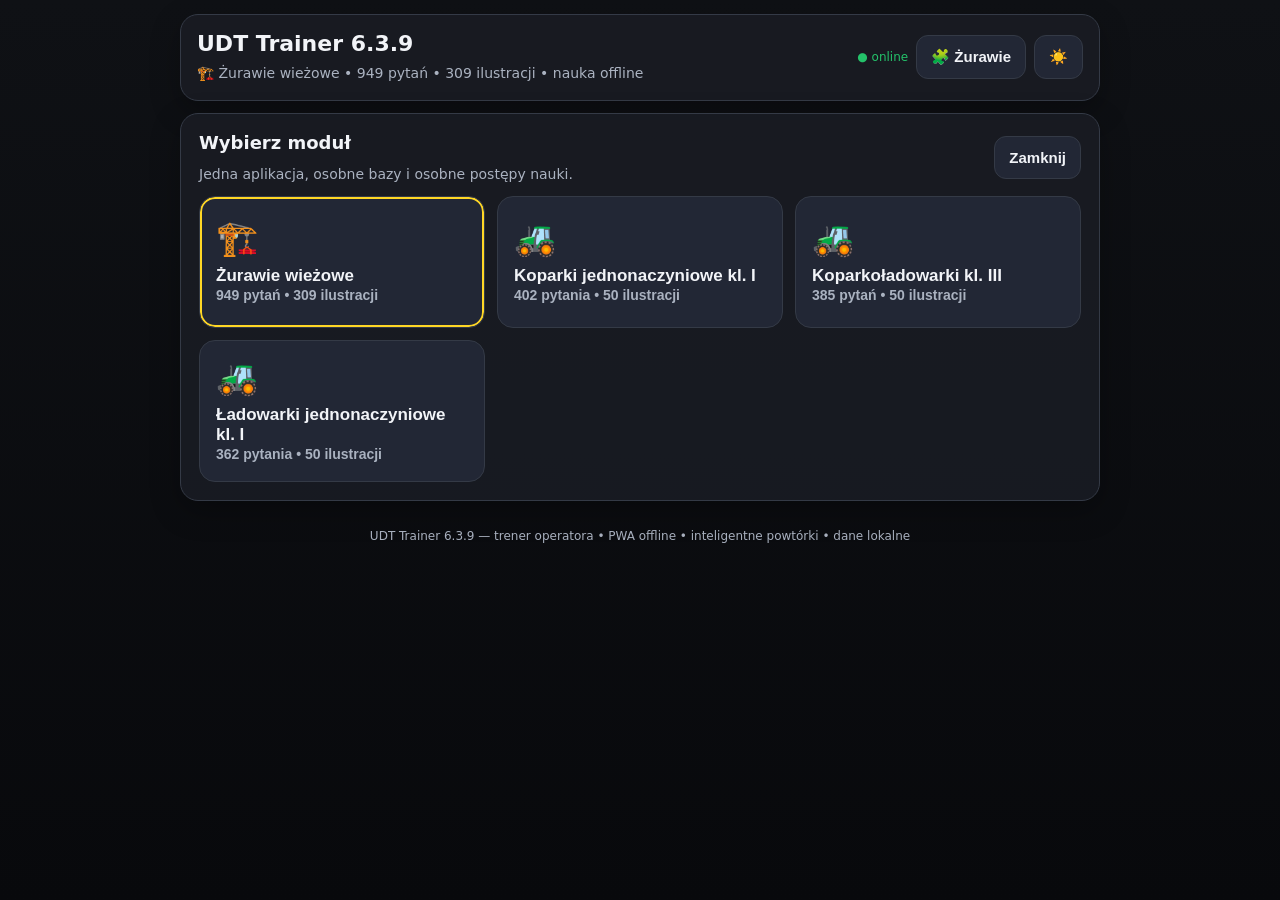
==== commit e9ba081b: "Add files via upload" ====
--- a/index.html
+++ b/index.html
@@ -7,12 +7,12 @@
 <meta name="description" content="Trener egzaminacyjny operatora — żurawie, koparki, koparkoładowarki i ładowarki">
 <link rel="manifest" href="manifest.webmanifest">
 <link rel="apple-touch-icon" href="icon-192.png">
-<title>UDT Trainer 6.3.8 — trener operatora</title>
-<link rel="stylesheet" href="style.css?v=6.3.8-direct-tech-plan-fix">
+<title>UDT Trainer 6.3.9 — trener operatora</title>
+<link rel="stylesheet" href="style.css?v=6.3.9-mentor-mix">
 </head>
 <body>
 <div class="app">
-<div class="card toolbar"><div><h1 id="appTitle">UDT Trainer 6.3.8</h1><div id="appSubtitle" class="small"></div></div><div class="top-actions"><button class="secondary" onclick="showMachinePicker()" title="Zmień moduł">🧩 <span class="module-label" id="moduleButtonLabel">Moduły</span></button><button id="themeBtn" class="secondary iconbtn" onclick="toggleTheme()" title="Zmień motyw">☀️</button></div></div>
+<div class="card toolbar"><div><h1 id="appTitle">UDT Trainer 6.3.9</h1><div id="appSubtitle" class="small"></div></div><div class="top-actions"><button class="secondary" onclick="showMachinePicker()" title="Zmień moduł">🧩 <span class="module-label" id="moduleButtonLabel">Moduły</span></button><button id="themeBtn" class="secondary iconbtn" onclick="toggleTheme()" title="Zmień motyw">☀️</button></div></div>
 <div id="runtimeError" class="error-banner" role="alert"></div>
 <div id="machinePicker" class="card machine-picker hidden">
   <div class="toolbar"><div><h2>Wybierz moduł</h2><div class="small">Jedna aplikacja, osobne bazy i osobne postępy nauki.</div></div><button class="secondary" onclick="hideMachinePicker()">Zamknij</button></div>
@@ -123,7 +123,7 @@
 <div id="questionDetail" class="card hidden"></div>
 <div id="diagnostics" class="card hidden"><div class="toolbar"><div><h1>Diagnostyka</h1><div class="small">Automatyczny test najważniejszych elementów aplikacji.</div></div><button class="secondary" onclick="backToMenu()">Zamknij</button></div><div class="version-pill">Wersja 6.3.0 Smart Explanations</div><div id="diagnosticsBody" class="diag-list"></div><div class="row diag-actions"><button onclick="runDiagnostics()">Uruchom test ponownie</button><button class="secondary" onclick="copyDiagnostics()">Kopiuj wynik</button></div></div>
 <div id="achievements" class="card hidden"><div class="toolbar"><h1>Osiągnięcia</h1><button class="secondary" onclick="backToMenu()">Zamknij</button></div><div id="achievementSummary" class="small" style="margin-bottom:12px"></div><div id="badgeGrid" class="badge-grid"></div></div>
-<div class="footer">UDT Trainer 6.3.8 — Centrum dowodzenia offline.</div>
+<div class="footer">UDT Trainer 6.3.9 — Centrum dowodzenia offline.</div>
 </div>
 <div id="imageModal" class="modal hidden" onclick="closeImage()"><button class="secondary" onclick="closeImage()">✕</button><img id="modalImg" alt="Powiększony rysunek"></div>
 <script defer src="crane_questions_1.js"></script>
@@ -133,13 +133,13 @@
 <script defer src="excavator_questions_1.js"></script>
 <script defer src="backhoe_questions_1.js"></script>
 <script defer src="loader_questions_1.js"></script>
-<script defer src="questions_init.js?v=6.3.8-direct-tech-plan-fix"></script>
-<script defer src="oral_tasks.js?v=6.3.8-direct-tech-plan-fix"></script>
-<script defer src="technology_tasks.js?v=6.3.8-direct-tech-plan-fix"></script>
-<script defer src="app.js?v=6.3.8-direct-tech-plan-fix"></script>
-<script defer src="oral_trainer.js?v=6.3.8-direct-tech-plan-fix"></script>
-<script defer src="oral_ai.js?v=6.3.8-direct-tech-plan-fix"></script>
-<script defer src="academy.js?v=6.3.8-direct-tech-plan-fix"></script>
-<script defer src="enhancements.js?v=6.3.8-direct-tech-plan-fix"></script>
-<script defer src="udt4.js?v=6.3.8-direct-tech-plan-fix"></script>
+<script defer src="questions_init.js?v=6.3.9-mentor-mix"></script>
+<script defer src="oral_tasks.js?v=6.3.9-mentor-mix"></script>
+<script defer src="technology_tasks.js?v=6.3.9-mentor-mix"></script>
+<script defer src="app.js?v=6.3.9-mentor-mix"></script>
+<script defer src="oral_trainer.js?v=6.3.9-mentor-mix"></script>
+<script defer src="oral_ai.js?v=6.3.9-mentor-mix"></script>
+<script defer src="academy.js?v=6.3.9-mentor-mix"></script>
+<script defer src="enhancements.js?v=6.3.9-mentor-mix"></script>
+<script defer src="udt4.js?v=6.3.9-mentor-mix"></script>
 </html>
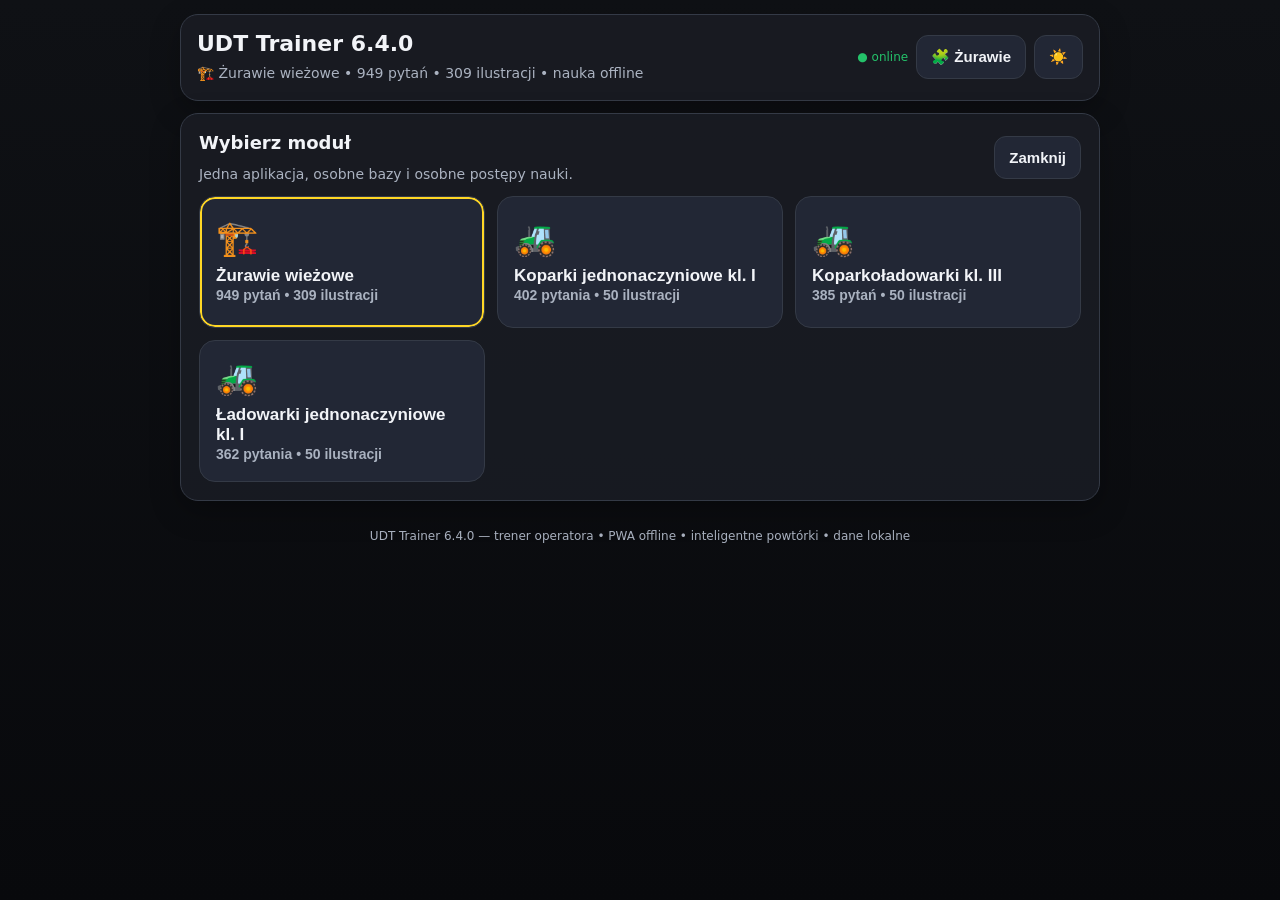
==== commit 9759f9fb: "Add files via upload" ====
--- a/index.html
+++ b/index.html
@@ -7,12 +7,12 @@
 <meta name="description" content="Trener egzaminacyjny operatora — żurawie, koparki, koparkoładowarki i ładowarki">
 <link rel="manifest" href="manifest.webmanifest">
 <link rel="apple-touch-icon" href="icon-192.png">
-<title>UDT Trainer 6.3.9 — trener operatora</title>
-<link rel="stylesheet" href="style.css?v=6.3.9-mentor-mix">
+<title>UDT Trainer 6.4.0 — trener operatora</title>
+<link rel="stylesheet" href="style.css?v=6.4.0-exam-date">
 </head>
 <body>
 <div class="app">
-<div class="card toolbar"><div><h1 id="appTitle">UDT Trainer 6.3.9</h1><div id="appSubtitle" class="small"></div></div><div class="top-actions"><button class="secondary" onclick="showMachinePicker()" title="Zmień moduł">🧩 <span class="module-label" id="moduleButtonLabel">Moduły</span></button><button id="themeBtn" class="secondary iconbtn" onclick="toggleTheme()" title="Zmień motyw">☀️</button></div></div>
+<div class="card toolbar"><div><h1 id="appTitle">UDT Trainer 6.4.0</h1><div id="appSubtitle" class="small"></div></div><div class="top-actions"><button class="secondary" onclick="showMachinePicker()" title="Zmień moduł">🧩 <span class="module-label" id="moduleButtonLabel">Moduły</span></button><button id="themeBtn" class="secondary iconbtn" onclick="toggleTheme()" title="Zmień motyw">☀️</button></div></div>
 <div id="runtimeError" class="error-banner" role="alert"></div>
 <div id="machinePicker" class="card machine-picker hidden">
   <div class="toolbar"><div><h2>Wybierz moduł</h2><div class="small">Jedna aplikacja, osobne bazy i osobne postępy nauki.</div></div><button class="secondary" onclick="hideMachinePicker()">Zamknij</button></div>
@@ -123,7 +123,7 @@
 <div id="questionDetail" class="card hidden"></div>
 <div id="diagnostics" class="card hidden"><div class="toolbar"><div><h1>Diagnostyka</h1><div class="small">Automatyczny test najważniejszych elementów aplikacji.</div></div><button class="secondary" onclick="backToMenu()">Zamknij</button></div><div class="version-pill">Wersja 6.3.0 Smart Explanations</div><div id="diagnosticsBody" class="diag-list"></div><div class="row diag-actions"><button onclick="runDiagnostics()">Uruchom test ponownie</button><button class="secondary" onclick="copyDiagnostics()">Kopiuj wynik</button></div></div>
 <div id="achievements" class="card hidden"><div class="toolbar"><h1>Osiągnięcia</h1><button class="secondary" onclick="backToMenu()">Zamknij</button></div><div id="achievementSummary" class="small" style="margin-bottom:12px"></div><div id="badgeGrid" class="badge-grid"></div></div>
-<div class="footer">UDT Trainer 6.3.9 — Centrum dowodzenia offline.</div>
+<div class="footer">UDT Trainer 6.4.0 — Centrum dowodzenia offline.</div>
 </div>
 <div id="imageModal" class="modal hidden" onclick="closeImage()"><button class="secondary" onclick="closeImage()">✕</button><img id="modalImg" alt="Powiększony rysunek"></div>
 <script defer src="crane_questions_1.js"></script>
@@ -133,13 +133,13 @@
 <script defer src="excavator_questions_1.js"></script>
 <script defer src="backhoe_questions_1.js"></script>
 <script defer src="loader_questions_1.js"></script>
-<script defer src="questions_init.js?v=6.3.9-mentor-mix"></script>
-<script defer src="oral_tasks.js?v=6.3.9-mentor-mix"></script>
-<script defer src="technology_tasks.js?v=6.3.9-mentor-mix"></script>
-<script defer src="app.js?v=6.3.9-mentor-mix"></script>
-<script defer src="oral_trainer.js?v=6.3.9-mentor-mix"></script>
-<script defer src="oral_ai.js?v=6.3.9-mentor-mix"></script>
-<script defer src="academy.js?v=6.3.9-mentor-mix"></script>
-<script defer src="enhancements.js?v=6.3.9-mentor-mix"></script>
-<script defer src="udt4.js?v=6.3.9-mentor-mix"></script>
+<script defer src="questions_init.js?v=6.4.0-exam-date"></script>
+<script defer src="oral_tasks.js?v=6.4.0-exam-date"></script>
+<script defer src="technology_tasks.js?v=6.4.0-exam-date"></script>
+<script defer src="app.js?v=6.4.0-exam-date"></script>
+<script defer src="oral_trainer.js?v=6.4.0-exam-date"></script>
+<script defer src="oral_ai.js?v=6.4.0-exam-date"></script>
+<script defer src="academy.js?v=6.4.0-exam-date"></script>
+<script defer src="enhancements.js?v=6.4.0-exam-date"></script>
+<script defer src="udt4.js?v=6.4.0-exam-date"></script>
 </html>
--- a/style.css
+++ b/style.css
@@ -90,3 +90,7 @@
 
 /* 6.2.0 — ekran Start / centrum dowodzenia */
 .command-center{display:grid;gap:12px}.home-readiness{display:flex;align-items:center;justify-content:space-between;gap:18px;padding:24px;cursor:pointer;background:radial-gradient(circle at 90% 0%,color-mix(in srgb,#8b5cf6 25%,transparent),transparent 48%),var(--card2);transition:.18s}.home-readiness:hover{transform:translateY(-1px)}.home-readiness>div:first-child{display:grid;gap:5px}.home-kicker{font-size:10px;font-weight:950;letter-spacing:.14em}.home-readiness b{font-size:44px;line-height:1}.home-readiness p{margin:3px 0 0;color:var(--muted);line-height:1.45}.home-continue{width:100%;padding:17px;font-size:17px;font-weight:950;background:linear-gradient(135deg,#facc15,#f59e0b);color:#17130a;border:0}.home-grid{display:grid;grid-template-columns:1.4fr 1fr 1fr;gap:12px}.home-plan-card{grid-row:span 2}.home-section-head{display:flex;justify-content:space-between;gap:10px;align-items:center}.home-section-head>div{display:flex;align-items:center;gap:9px}.home-section-head>div>span{font-size:28px}.home-section-head div div{display:grid}.home-section-head small{color:var(--muted)}.home-plan-progress{margin:13px 0}.home-plan-list{display:grid;gap:8px}.home-plan-item{display:grid;grid-template-columns:32px 1fr auto;align-items:center;gap:9px;text-align:left;background:var(--card2);color:var(--text);border:1px solid var(--line);padding:12px}.home-plan-item span{font-size:22px}.home-plan-item small{color:var(--muted)}.home-plan-item.done{opacity:.72;background:color-mix(in srgb,var(--good) 8%,var(--card2));border-color:color-mix(in srgb,var(--good) 35%,var(--line))}.home-mini-card{display:grid;gap:6px;align-content:center}.home-mini-card>span,.home-mentor-message>span{font-size:11px;font-weight:900;color:var(--muted)}.home-mini-card>b{font-size:26px}.home-mini-card small{color:var(--muted)}.home-mentor-message{grid-column:2/-1;display:grid;gap:7px;background:linear-gradient(135deg,color-mix(in srgb,#8b5cf6 10%,var(--card2)),var(--card2))}.home-mentor-message b{font-size:20px}.home-mentor-message p{margin:0;color:var(--muted);line-height:1.5}.home-more summary{cursor:pointer;font-weight:900}.home-more[open] summary{margin-bottom:13px}.home-more .dashboard-actions{margin-top:0}@media(max-width:760px){.home-grid{grid-template-columns:1fr 1fr}.home-plan-card{grid-column:1/-1;grid-row:auto}.home-mentor-message{grid-column:1/-1}}@media(max-width:520px){.home-readiness{align-items:flex-start}.home-readiness b{font-size:38px}.home-readiness .readiness-ring{width:78px;height:78px;flex-basis:78px}.home-grid{grid-template-columns:1fr}.home-plan-card,.home-mentor-message{grid-column:auto}.home-plan-item{grid-template-columns:30px 1fr}.home-plan-item small{grid-column:2}.home-mini-card>b{font-size:24px}}
+
+
+/* 6.4.0 — termin egzaminu */
+.exam-date-card{display:grid;grid-template-columns:1fr auto;gap:8px 16px;align-items:center;padding:17px;margin:12px 0;border:1px solid color-mix(in srgb,#38bdf8 45%,var(--line));border-radius:17px;background:linear-gradient(135deg,color-mix(in srgb,#38bdf8 10%,var(--card2)),var(--card2))}.exam-date-card>div:first-child{display:grid;gap:3px}.exam-date-card span{font-size:10px;font-weight:950;letter-spacing:.12em;color:#38bdf8}.exam-date-card b{font-size:22px}.exam-date-card small{color:var(--muted)}.exam-date-card p{grid-column:1/-1;margin:0;color:var(--muted);line-height:1.45}.exam-date-actions{display:grid;justify-items:end;gap:7px}.exam-date-actions strong{font-size:15px}.exam-date-card.compact{margin:0 0 12px}.exam-date-card.compact b{font-size:19px}@media(max-width:520px){.exam-date-card{grid-template-columns:1fr}.exam-date-actions{justify-items:start;grid-template-columns:auto auto;align-items:center}.exam-date-card p{grid-column:auto}}
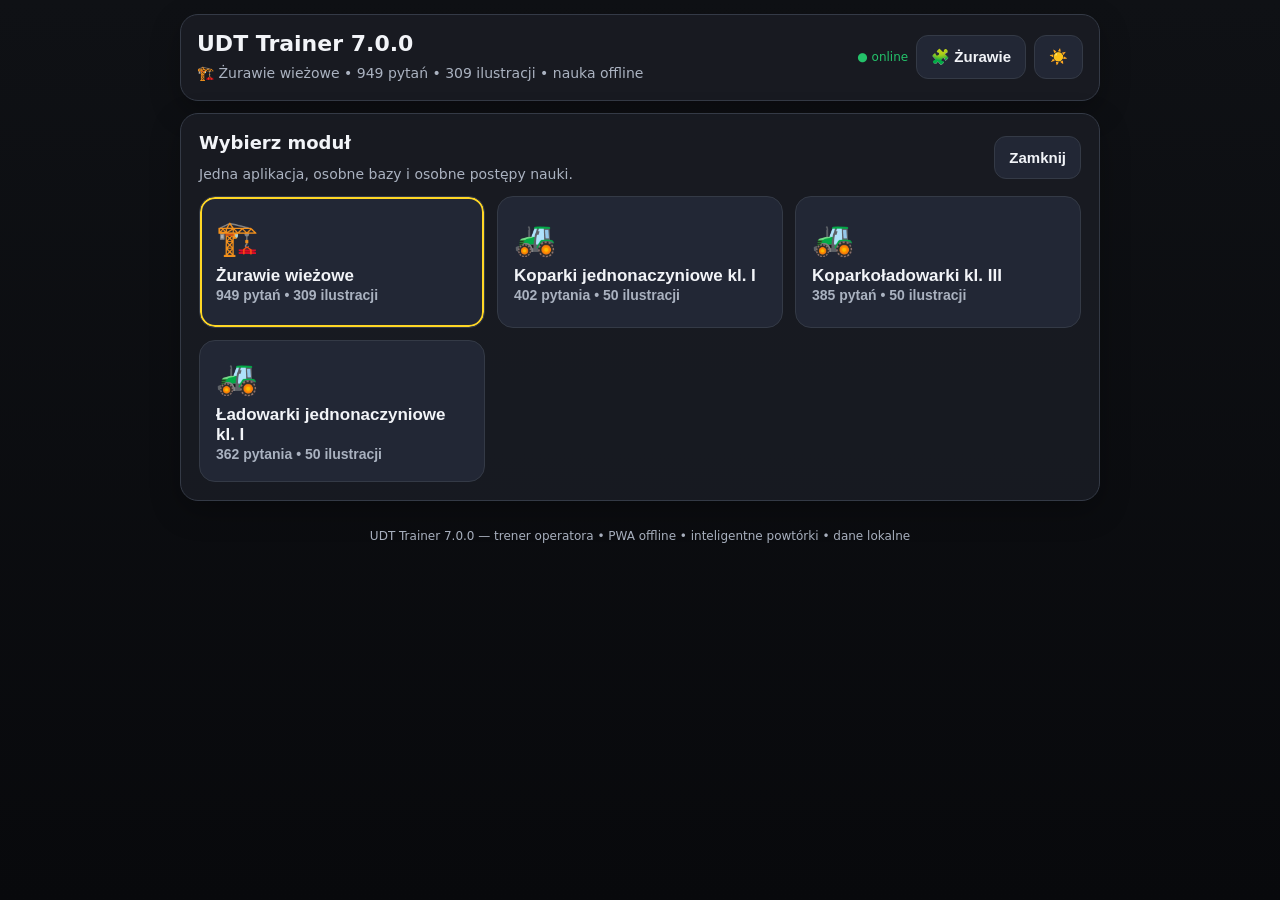
==== commit 40f701ce: "Add files via upload" ====
--- a/index.html
+++ b/index.html
@@ -7,12 +7,12 @@
 <meta name="description" content="Trener egzaminacyjny operatora — żurawie, koparki, koparkoładowarki i ładowarki">
 <link rel="manifest" href="manifest.webmanifest">
 <link rel="apple-touch-icon" href="icon-192.png">
-<title>UDT Trainer 6.4.0 — trener operatora</title>
-<link rel="stylesheet" href="style.css?v=6.4.0-exam-date">
+<title>UDT Trainer 7.0.0 — Akademia Żurawia</title>
+<link rel="stylesheet" href="style.css?v=7.0.0-cranes">
 </head>
 <body>
 <div class="app">
-<div class="card toolbar"><div><h1 id="appTitle">UDT Trainer 6.4.0</h1><div id="appSubtitle" class="small"></div></div><div class="top-actions"><button class="secondary" onclick="showMachinePicker()" title="Zmień moduł">🧩 <span class="module-label" id="moduleButtonLabel">Moduły</span></button><button id="themeBtn" class="secondary iconbtn" onclick="toggleTheme()" title="Zmień motyw">☀️</button></div></div>
+<div class="card toolbar"><div><h1 id="appTitle">UDT Trainer 7.0.0</h1><div id="appSubtitle" class="small"></div></div><div class="top-actions"><button class="secondary" onclick="showMachinePicker()" title="Zmień moduł">🧩 <span class="module-label" id="moduleButtonLabel">Moduły</span></button><button id="themeBtn" class="secondary iconbtn" onclick="toggleTheme()" title="Zmień motyw">☀️</button></div></div>
 <div id="runtimeError" class="error-banner" role="alert"></div>
 <div id="machinePicker" class="card machine-picker hidden">
   <div class="toolbar"><div><h2>Wybierz moduł</h2><div class="small">Jedna aplikacja, osobne bazy i osobne postępy nauki.</div></div><button class="secondary" onclick="hideMachinePicker()">Zamknij</button></div>
@@ -123,7 +123,7 @@
 <div id="questionDetail" class="card hidden"></div>
 <div id="diagnostics" class="card hidden"><div class="toolbar"><div><h1>Diagnostyka</h1><div class="small">Automatyczny test najważniejszych elementów aplikacji.</div></div><button class="secondary" onclick="backToMenu()">Zamknij</button></div><div class="version-pill">Wersja 6.3.0 Smart Explanations</div><div id="diagnosticsBody" class="diag-list"></div><div class="row diag-actions"><button onclick="runDiagnostics()">Uruchom test ponownie</button><button class="secondary" onclick="copyDiagnostics()">Kopiuj wynik</button></div></div>
 <div id="achievements" class="card hidden"><div class="toolbar"><h1>Osiągnięcia</h1><button class="secondary" onclick="backToMenu()">Zamknij</button></div><div id="achievementSummary" class="small" style="margin-bottom:12px"></div><div id="badgeGrid" class="badge-grid"></div></div>
-<div class="footer">UDT Trainer 6.4.0 — Centrum dowodzenia offline.</div>
+<div class="footer">UDT Trainer 7.0.0 — Akademia Żurawia offline.</div>
 </div>
 <div id="imageModal" class="modal hidden" onclick="closeImage()"><button class="secondary" onclick="closeImage()">✕</button><img id="modalImg" alt="Powiększony rysunek"></div>
 <script defer src="crane_questions_1.js"></script>
@@ -136,10 +136,12 @@
 <script defer src="questions_init.js?v=6.4.0-exam-date"></script>
 <script defer src="oral_tasks.js?v=6.4.0-exam-date"></script>
 <script defer src="technology_tasks.js?v=6.4.0-exam-date"></script>
+<script defer src="crane_academy.js?v=7.0.0-cranes"></script>
 <script defer src="app.js?v=6.4.0-exam-date"></script>
 <script defer src="oral_trainer.js?v=6.4.0-exam-date"></script>
 <script defer src="oral_ai.js?v=6.4.0-exam-date"></script>
 <script defer src="academy.js?v=6.4.0-exam-date"></script>
+<script defer src="crane_trainers.js?v=7.0.0-cranes"></script>
 <script defer src="enhancements.js?v=6.4.0-exam-date"></script>
 <script defer src="udt4.js?v=6.4.0-exam-date"></script>
 </html>
--- a/style.css
+++ b/style.css
@@ -93,4 +93,5 @@
 
 
 /* 6.4.0 — termin egzaminu */
+.load-chart-grid{display:grid;grid-template-columns:1fr 1fr;gap:8px;margin-top:12px}.load-chart-grid span,.load-chart-grid b{padding:9px 12px;border-bottom:1px solid var(--line)}
 .exam-date-card{display:grid;grid-template-columns:1fr auto;gap:8px 16px;align-items:center;padding:17px;margin:12px 0;border:1px solid color-mix(in srgb,#38bdf8 45%,var(--line));border-radius:17px;background:linear-gradient(135deg,color-mix(in srgb,#38bdf8 10%,var(--card2)),var(--card2))}.exam-date-card>div:first-child{display:grid;gap:3px}.exam-date-card span{font-size:10px;font-weight:950;letter-spacing:.12em;color:#38bdf8}.exam-date-card b{font-size:22px}.exam-date-card small{color:var(--muted)}.exam-date-card p{grid-column:1/-1;margin:0;color:var(--muted);line-height:1.45}.exam-date-actions{display:grid;justify-items:end;gap:7px}.exam-date-actions strong{font-size:15px}.exam-date-card.compact{margin:0 0 12px}.exam-date-card.compact b{font-size:19px}@media(max-width:520px){.exam-date-card{grid-template-columns:1fr}.exam-date-actions{justify-items:start;grid-template-columns:auto auto;align-items:center}.exam-date-card p{grid-column:auto}}
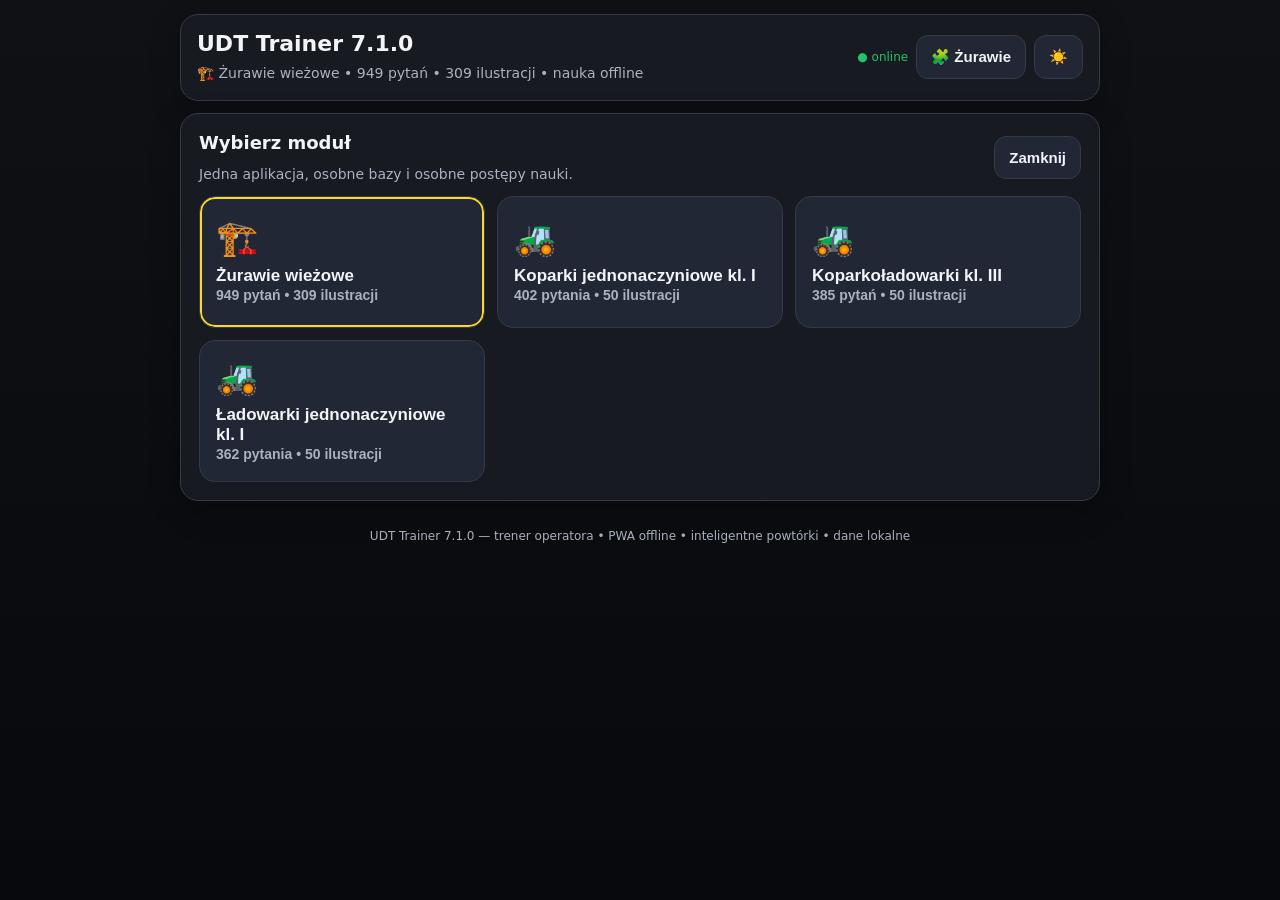
==== commit cdf6ce26: "Add files via upload" ====
--- a/index.html
+++ b/index.html
@@ -7,12 +7,12 @@
 <meta name="description" content="Trener egzaminacyjny operatora — żurawie, koparki, koparkoładowarki i ładowarki">
 <link rel="manifest" href="manifest.webmanifest">
 <link rel="apple-touch-icon" href="icon-192.png">
-<title>UDT Trainer 7.0.0 — Akademia Żurawia</title>
-<link rel="stylesheet" href="style.css?v=7.0.0-cranes">
+<title>UDT Trainer 7.1.0 — Akademia Żurawia</title>
+<link rel="stylesheet" href="style.css?v=7.1.0-learning">
 </head>
 <body>
 <div class="app">
-<div class="card toolbar"><div><h1 id="appTitle">UDT Trainer 7.0.0</h1><div id="appSubtitle" class="small"></div></div><div class="top-actions"><button class="secondary" onclick="showMachinePicker()" title="Zmień moduł">🧩 <span class="module-label" id="moduleButtonLabel">Moduły</span></button><button id="themeBtn" class="secondary iconbtn" onclick="toggleTheme()" title="Zmień motyw">☀️</button></div></div>
+<div class="card toolbar"><div><h1 id="appTitle">UDT Trainer 7.1.0</h1><div id="appSubtitle" class="small"></div></div><div class="top-actions"><button class="secondary" onclick="showMachinePicker()" title="Zmień moduł">🧩 <span class="module-label" id="moduleButtonLabel">Moduły</span></button><button id="themeBtn" class="secondary iconbtn" onclick="toggleTheme()" title="Zmień motyw">☀️</button></div></div>
 <div id="runtimeError" class="error-banner" role="alert"></div>
 <div id="machinePicker" class="card machine-picker hidden">
   <div class="toolbar"><div><h2>Wybierz moduł</h2><div class="small">Jedna aplikacja, osobne bazy i osobne postępy nauki.</div></div><button class="secondary" onclick="hideMachinePicker()">Zamknij</button></div>
@@ -123,7 +123,7 @@
 <div id="questionDetail" class="card hidden"></div>
 <div id="diagnostics" class="card hidden"><div class="toolbar"><div><h1>Diagnostyka</h1><div class="small">Automatyczny test najważniejszych elementów aplikacji.</div></div><button class="secondary" onclick="backToMenu()">Zamknij</button></div><div class="version-pill">Wersja 6.3.0 Smart Explanations</div><div id="diagnosticsBody" class="diag-list"></div><div class="row diag-actions"><button onclick="runDiagnostics()">Uruchom test ponownie</button><button class="secondary" onclick="copyDiagnostics()">Kopiuj wynik</button></div></div>
 <div id="achievements" class="card hidden"><div class="toolbar"><h1>Osiągnięcia</h1><button class="secondary" onclick="backToMenu()">Zamknij</button></div><div id="achievementSummary" class="small" style="margin-bottom:12px"></div><div id="badgeGrid" class="badge-grid"></div></div>
-<div class="footer">UDT Trainer 7.0.0 — Akademia Żurawia offline.</div>
+<div class="footer">UDT Trainer 7.1.0 — Akademia Żurawia offline.</div>
 </div>
 <div id="imageModal" class="modal hidden" onclick="closeImage()"><button class="secondary" onclick="closeImage()">✕</button><img id="modalImg" alt="Powiększony rysunek"></div>
 <script defer src="crane_questions_1.js"></script>
@@ -142,6 +142,6 @@
 <script defer src="oral_ai.js?v=6.4.0-exam-date"></script>
 <script defer src="academy.js?v=6.4.0-exam-date"></script>
 <script defer src="crane_trainers.js?v=7.0.0-cranes"></script>
-<script defer src="enhancements.js?v=6.4.0-exam-date"></script>
+<script defer src="enhancements.js?v=7.1.0-learning"></script>
 <script defer src="udt4.js?v=6.4.0-exam-date"></script>
 </html>
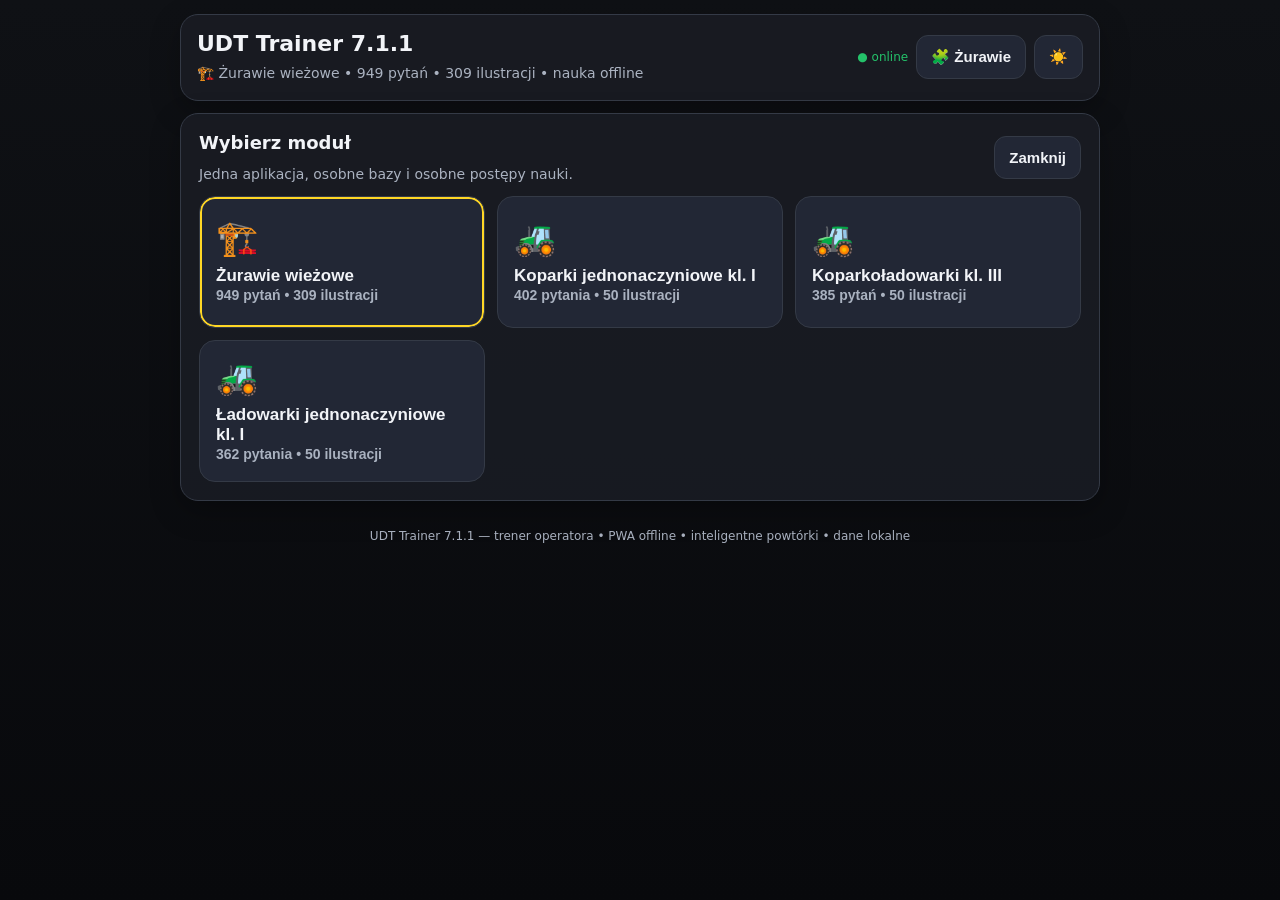
==== commit dd860527: "Add files via upload" ====
--- a/index.html
+++ b/index.html
@@ -7,8 +7,8 @@
 <meta name="description" content="Trener egzaminacyjny operatora — żurawie, koparki, koparkoładowarki i ładowarki">
 <link rel="manifest" href="manifest.webmanifest">
 <link rel="apple-touch-icon" href="icon-192.png">
-<title>UDT Trainer 7.1.0 — Akademia Żurawia</title>
-<link rel="stylesheet" href="style.css?v=7.1.0-learning">
+<title>UDT Trainer 7.1.1 — Akademia Żurawia</title>
+<link rel="stylesheet" href="style.css?v=7.1.1-learning-fix">
 </head>
 <body>
 <div class="app">
@@ -142,6 +142,6 @@
 <script defer src="oral_ai.js?v=6.4.0-exam-date"></script>
 <script defer src="academy.js?v=6.4.0-exam-date"></script>
 <script defer src="crane_trainers.js?v=7.0.0-cranes"></script>
-<script defer src="enhancements.js?v=7.1.0-learning"></script>
+<script defer src="enhancements.js?v=7.1.1-learning-fix"></script>
 <script defer src="udt4.js?v=6.4.0-exam-date"></script>
 </html>
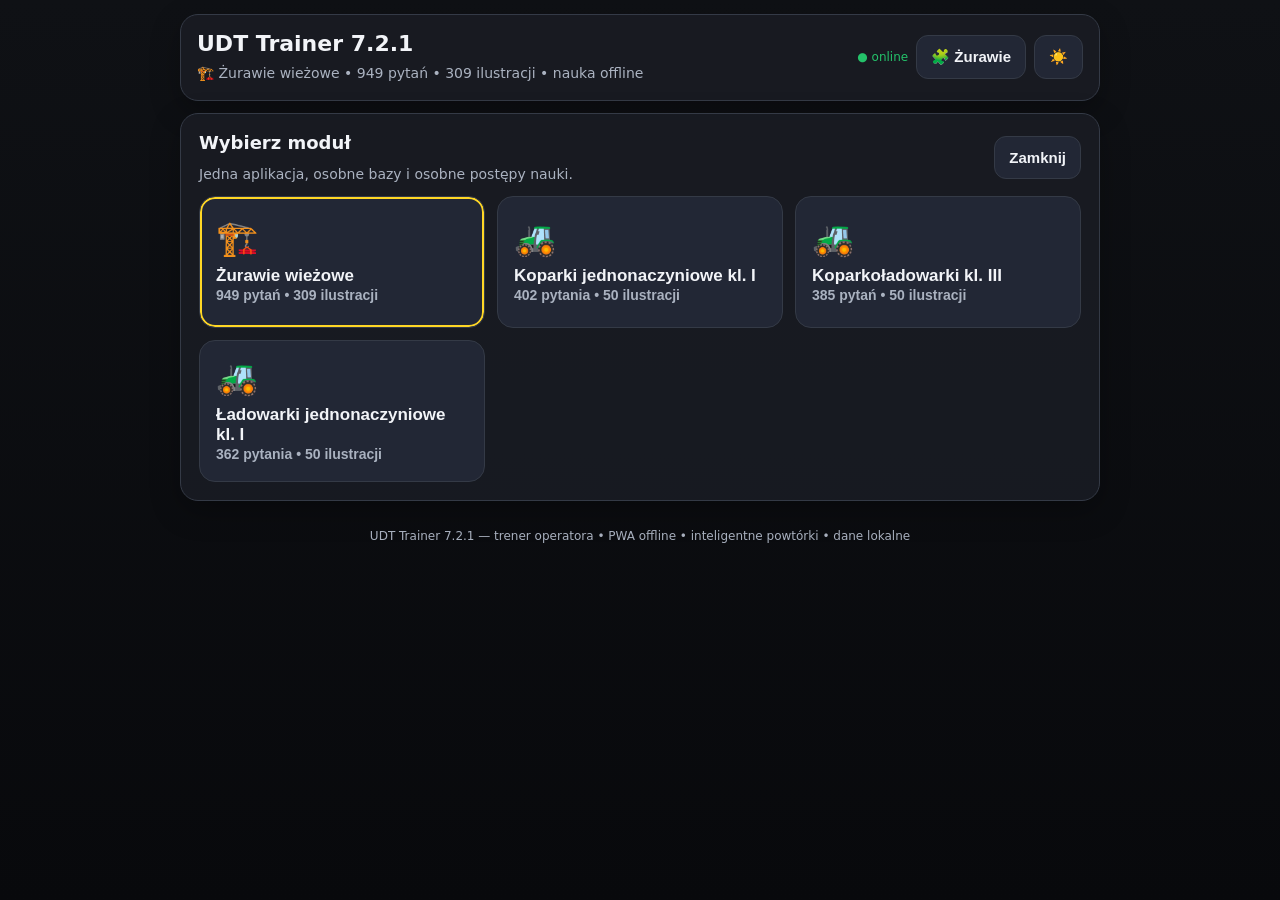
==== commit bfe523f3: "Add files via upload" ====
--- a/index.html
+++ b/index.html
@@ -137,11 +137,11 @@
 <script defer src="oral_tasks.js?v=6.4.0-exam-date"></script>
 <script defer src="technology_tasks.js?v=6.4.0-exam-date"></script>
 <script defer src="crane_academy.js?v=7.0.0-cranes"></script>
-<script defer src="app.js?v=6.4.0-exam-date"></script>
+<script defer src="app.js?v=7.2.1-srs"></script>
 <script defer src="oral_trainer.js?v=6.4.0-exam-date"></script>
 <script defer src="oral_ai.js?v=6.4.0-exam-date"></script>
 <script defer src="academy.js?v=6.4.0-exam-date"></script>
 <script defer src="crane_trainers.js?v=7.0.0-cranes"></script>
-<script defer src="enhancements.js?v=7.1.1-learning-fix"></script>
-<script defer src="udt4.js?v=6.4.0-exam-date"></script>
+<script defer src="enhancements.js?v=7.2.1-srs"></script>
+<script defer src="udt4.js?v=7.2.1-srs"></script>
 </html>
